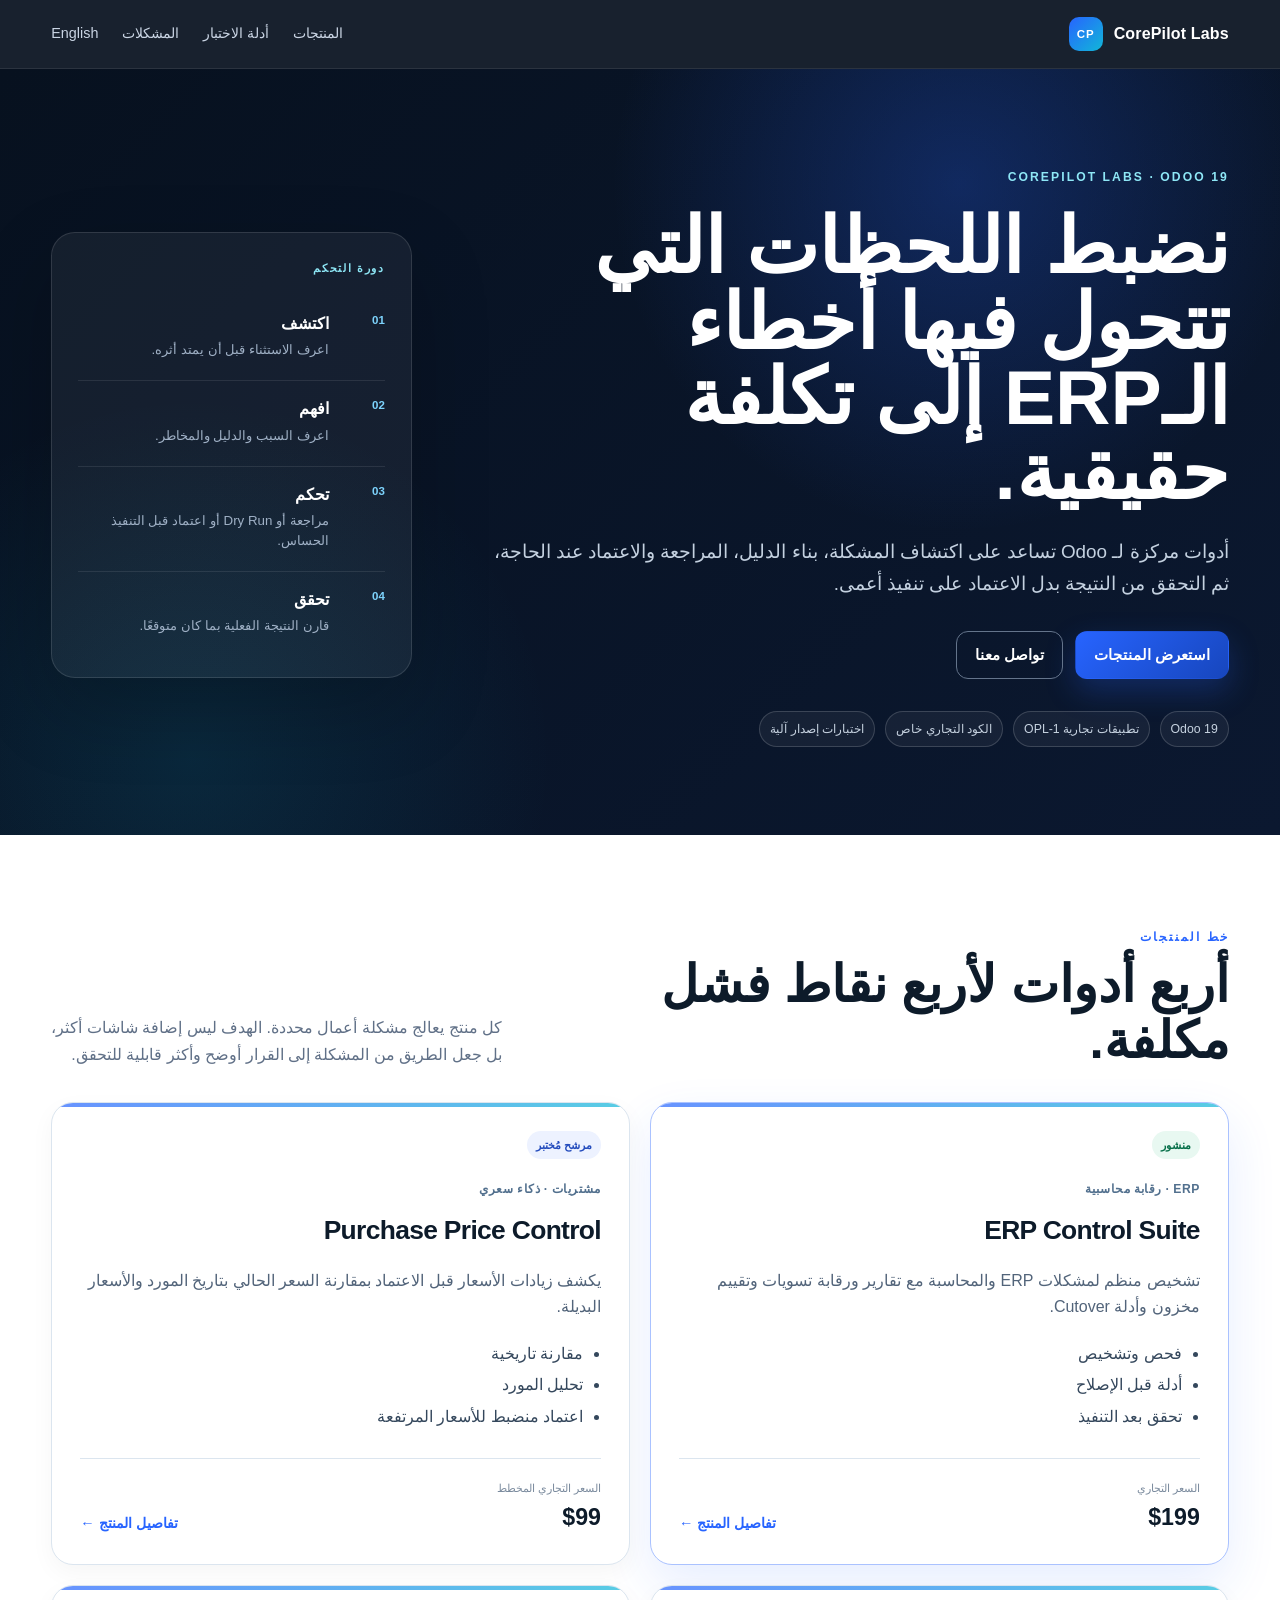
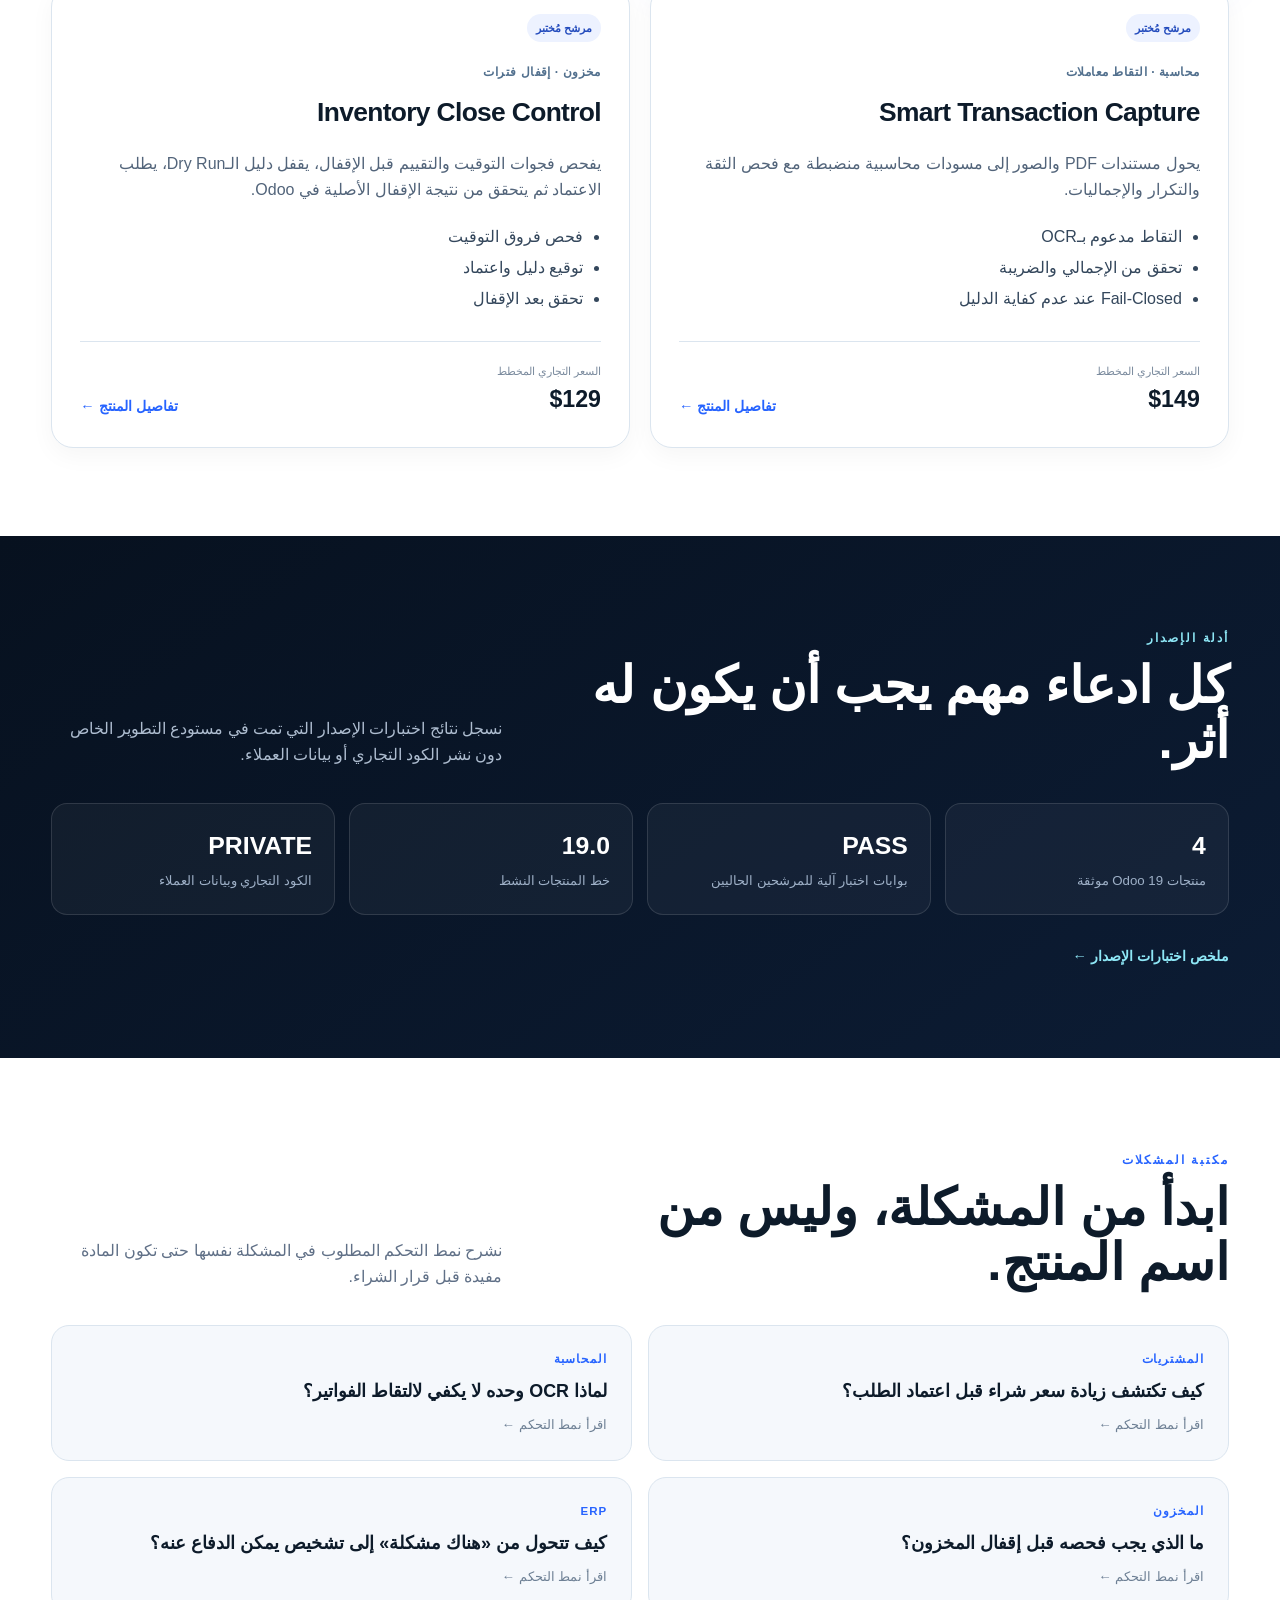
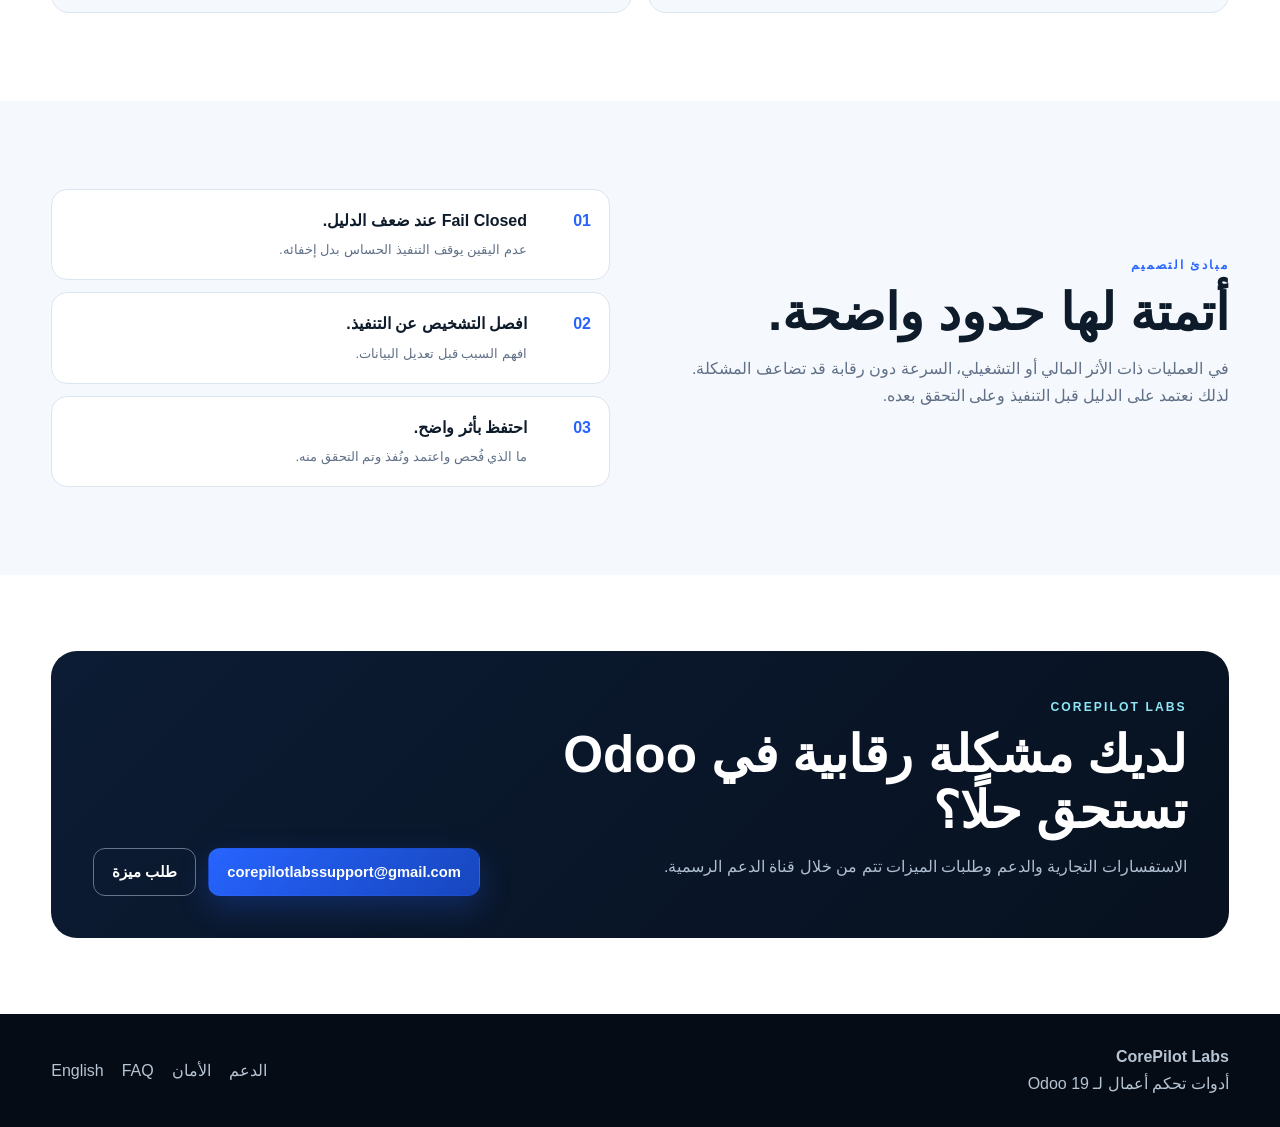
==== ar.html @ 0ea53e36 "docs: add Arabic CorePilot launch page" ====
<!doctype html>
<html lang="ar" dir="rtl">
<head>
  <meta charset="utf-8">
  <meta name="viewport" content="width=device-width, initial-scale=1">
  <title>CorePilot Labs — أدوات تحكم أعمال لـ Odoo 19</title>
  <meta name="description" content="CorePilot Labs تطور أدوات تحكم عملية لـ Odoo 19 لتشخيص مشكلات ERP وضبط أسعار الشراء والتحقق من التقاط المعاملات وإقفال المخزون.">
  <meta name="theme-color" content="#07111f">
  <link rel="stylesheet" href="styles.css">
  <style>body{font-family:"Segoe UI",Tahoma,Arial,sans-serif}.hero h1,.section-head h2,.principles h2,.cta-box h2{letter-spacing:0}.product-card ul{padding-right:18px;padding-left:0}.evidence-row{direction:rtl}.brand{direction:ltr}.nav-links{direction:rtl}</style>
</head>
<body>
<nav class="nav"><div class="wrap nav-inner"><a class="brand" href="#top"><span class="brand-mark">CP</span><span>CorePilot Labs</span></a><div class="nav-links"><a href="#products">المنتجات</a><a href="#proof">أدلة الاختبار</a><a href="#problems">المشكلات</a><a href="index.html">English</a></div></div></nav>
<header class="hero" id="top"><div class="wrap hero-grid"><div><span class="eyebrow">COREPILOT LABS · ODOO 19</span><h1>نضبط اللحظات التي تتحول فيها أخطاء الـERP إلى تكلفة حقيقية.</h1><p class="lead">أدوات مركزة لـ Odoo تساعد على اكتشاف المشكلة، بناء الدليل، المراجعة والاعتماد عند الحاجة، ثم التحقق من النتيجة بدل الاعتماد على تنفيذ أعمى.</p><div class="actions"><a class="button primary" href="#products">استعرض المنتجات</a><a class="button" href="mailto:corepilotlabssupport@gmail.com?subject=CorePilot%20Labs%20Arabic%20inquiry">تواصل معنا</a></div><div class="trust-row"><span>Odoo 19</span><span>تطبيقات تجارية OPL-1</span><span>الكود التجاري خاص</span><span>اختبارات إصدار آلية</span></div></div><aside class="hero-panel"><div class="panel-kicker">دورة التحكم</div><ol class="lifecycle"><li><b>01</b><span><strong>اكتشف</strong><small>اعرف الاستثناء قبل أن يمتد أثره.</small></span></li><li><b>02</b><span><strong>افهم</strong><small>اعرف السبب والدليل والمخاطر.</small></span></li><li><b>03</b><span><strong>تحكم</strong><small>مراجعة أو Dry Run أو اعتماد قبل التنفيذ الحساس.</small></span></li><li><b>04</b><span><strong>تحقق</strong><small>قارن النتيجة الفعلية بما كان متوقعًا.</small></span></li></ol></aside></div></header>
<main>
<section class="section" id="products"><div class="wrap"><div class="section-head"><div><span class="eyebrow blue">خط المنتجات</span><h2>أربع أدوات لأربع نقاط فشل مكلفة.</h2></div><p>كل منتج يعالج مشكلة أعمال محددة. الهدف ليس إضافة شاشات أكثر، بل جعل الطريق من المشكلة إلى القرار أوضح وأكثر قابلية للتحقق.</p></div><div class="product-grid">
<article class="product-card featured"><div class="status live">منشور</div><span class="tag">ERP · رقابة محاسبية</span><h3>ERP Control Suite</h3><p>تشخيص منظم لمشكلات ERP والمحاسبة مع تقارير ورقابة تسويات وتقييم مخزون وأدلة Cutover.</p><ul><li>فحص وتشخيص</li><li>أدلة قبل الإصلاح</li><li>تحقق بعد التنفيذ</li></ul><div class="card-foot"><div><small>السعر التجاري</small><strong>$199</strong></div><a href="products/erp-control-suite.md">تفاصيل المنتج ←</a></div></article>
<article class="product-card"><div class="status validated">مرشح مُختبر</div><span class="tag">مشتريات · ذكاء سعري</span><h3>Purchase Price Control</h3><p>يكشف زيادات الأسعار قبل الاعتماد بمقارنة السعر الحالي بتاريخ المورد والأسعار البديلة.</p><ul><li>مقارنة تاريخية</li><li>تحليل المورد</li><li>اعتماد منضبط للأسعار المرتفعة</li></ul><div class="card-foot"><div><small>السعر التجاري المخطط</small><strong>$99</strong></div><a href="products/purchase-price-control.md">تفاصيل المنتج ←</a></div></article>
<article class="product-card"><div class="status validated">مرشح مُختبر</div><span class="tag">محاسبة · التقاط معاملات</span><h3>Smart Transaction Capture</h3><p>يحول مستندات PDF والصور إلى مسودات محاسبية منضبطة مع فحص الثقة والتكرار والإجماليات.</p><ul><li>التقاط مدعوم بـOCR</li><li>تحقق من الإجمالي والضريبة</li><li>Fail-Closed عند عدم كفاية الدليل</li></ul><div class="card-foot"><div><small>السعر التجاري المخطط</small><strong>$149</strong></div><a href="products/smart-transaction-capture.md">تفاصيل المنتج ←</a></div></article>
<article class="product-card"><div class="status validated">مرشح مُختبر</div><span class="tag">مخزون · إقفال فترات</span><h3>Inventory Close Control</h3><p>يفحص فجوات التوقيت والتقييم قبل الإقفال، يقفل دليل الـDry Run، يطلب الاعتماد ثم يتحقق من نتيجة الإقفال الأصلية في Odoo.</p><ul><li>فحص فروق التوقيت</li><li>توقيع دليل واعتماد</li><li>تحقق بعد الإقفال</li></ul><div class="card-foot"><div><small>السعر التجاري المخطط</small><strong>$129</strong></div><a href="products/inventory-close-control.md">تفاصيل المنتج ←</a></div></article>
</div></div></section>
<section class="section proof-section" id="proof"><div class="wrap"><div class="section-head inverse"><div><span class="eyebrow">أدلة الإصدار</span><h2>كل ادعاء مهم يجب أن يكون له أثر.</h2></div><p>نسجل نتائج اختبارات الإصدار التي تمت في مستودع التطوير الخاص دون نشر الكود التجاري أو بيانات العملاء.</p></div><div class="proof-grid"><div class="proof-card"><strong>4</strong><span>منتجات Odoo 19 موثقة</span></div><div class="proof-card"><strong>PASS</strong><span>بوابات اختبار آلية للمرشحين الحاليين</span></div><div class="proof-card"><strong>19.0</strong><span>خط المنتجات النشط</span></div><div class="proof-card"><strong>PRIVATE</strong><span>الكود التجاري وبيانات العملاء</span></div></div><a class="text-link light" href="RELEASE_VALIDATION.md">ملخص اختبارات الإصدار ←</a></div></section>
<section class="section" id="problems"><div class="wrap"><div class="section-head"><div><span class="eyebrow blue">مكتبة المشكلات</span><h2>ابدأ من المشكلة، وليس من اسم المنتج.</h2></div><p>نشرح نمط التحكم المطلوب في المشكلة نفسها حتى تكون المادة مفيدة قبل قرار الشراء.</p></div><div class="problem-grid"><a class="problem-card" href="use-cases/odoo-purchase-price-increase-control.md"><span>المشتريات</span><strong>كيف تكتشف زيادة سعر شراء قبل اعتماد الطلب؟</strong><small>اقرأ نمط التحكم ←</small></a><a class="problem-card" href="use-cases/odoo-invoice-ocr-validation.md"><span>المحاسبة</span><strong>لماذا OCR وحده لا يكفي لالتقاط الفواتير؟</strong><small>اقرأ نمط التحكم ←</small></a><a class="problem-card" href="use-cases/odoo-inventory-close-reconciliation.md"><span>المخزون</span><strong>ما الذي يجب فحصه قبل إقفال المخزون؟</strong><small>اقرأ نمط التحكم ←</small></a><a class="problem-card" href="use-cases/odoo-accounting-diagnostics-control.md"><span>ERP</span><strong>كيف تتحول من «هناك مشكلة» إلى تشخيص يمكن الدفاع عنه؟</strong><small>اقرأ نمط التحكم ←</small></a></div></div></section>
<section class="section principles"><div class="wrap split"><div><span class="eyebrow blue">مبادئ التصميم</span><h2>أتمتة لها حدود واضحة.</h2><p>في العمليات ذات الأثر المالي أو التشغيلي، السرعة دون رقابة قد تضاعف المشكلة. لذلك نعتمد على الدليل قبل التنفيذ وعلى التحقق بعده.</p></div><div class="principle-list"><div><b>01</b><span><strong>Fail Closed عند ضعف الدليل.</strong><small>عدم اليقين يوقف التنفيذ الحساس بدل إخفائه.</small></span></div><div><b>02</b><span><strong>افصل التشخيص عن التنفيذ.</strong><small>افهم السبب قبل تعديل البيانات.</small></span></div><div><b>03</b><span><strong>احتفظ بأثر واضح.</strong><small>ما الذي فُحص واعتمد ونُفذ وتم التحقق منه.</small></span></div></div></div></section>
<section class="cta-section"><div class="wrap cta-box"><div><span class="eyebrow">COREPILOT LABS</span><h2>لديك مشكلة رقابية في Odoo تستحق حلًا؟</h2><p>الاستفسارات التجارية والدعم وطلبات الميزات تتم من خلال قناة الدعم الرسمية.</p></div><div class="actions"><a class="button primary" href="mailto:corepilotlabssupport@gmail.com">corepilotlabssupport@gmail.com</a><a class="button" href="https://github.com/corepilotlabs/odoo18-business-apps/issues">طلب ميزة</a></div></div></section>
</main>
<footer><div class="wrap footer-grid"><div><strong>CorePilot Labs</strong><span>أدوات تحكم أعمال لـ Odoo 19</span></div><div><a href="SUPPORT.md">الدعم</a><a href="SECURITY.md">الأمان</a><a href="FAQ.md">FAQ</a><a href="index.html">English</a></div></div></footer>
</body></html>
---- styles.css ----
:root{--navy:#07111f;--navy2:#0b1830;--ink:#0d1b2a;--muted:#607087;--paper:#f5f8fc;--line:#dbe5ef;--cyan:#11b7d8;--blue:#2764ff;--blue2:#1746bd;--white:#fff;--green:#18a36b;--shadow:0 20px 60px rgba(7,17,31,.10)}*{box-sizing:border-box}html{scroll-behavior:smooth}body{margin:0;font-family:Inter,ui-sans-serif,-apple-system,BlinkMacSystemFont,"Segoe UI",Arial,sans-serif;color:var(--ink);background:#fff;line-height:1.65}a{color:inherit}.wrap{width:min(1180px,92%);margin:0 auto}.nav{position:sticky;top:0;z-index:30;background:rgba(7,17,31,.93);backdrop-filter:blur(14px);border-bottom:1px solid rgba(255,255,255,.08)}.nav-inner{height:68px;display:flex;align-items:center;justify-content:space-between}.brand{display:flex;align-items:center;gap:11px;color:#fff;text-decoration:none;font-weight:800;letter-spacing:.01em}.brand-mark{display:grid;place-items:center;width:34px;height:34px;border-radius:10px;background:linear-gradient(135deg,var(--blue),var(--cyan));font-size:.72rem;letter-spacing:.08em}.nav-links{display:flex;gap:24px;align-items:center}.nav-links a{font-size:.9rem;color:#cad5e4;text-decoration:none}.nav-links a:hover{color:#fff}.hero{background:radial-gradient(circle at 75% 15%,rgba(39,100,255,.26),transparent 30%),radial-gradient(circle at 15% 90%,rgba(17,183,216,.12),transparent 28%),linear-gradient(135deg,var(--navy),var(--navy2));color:#fff;padding:94px 0 88px}.hero-grid{display:grid;grid-template-columns:minmax(0,1.35fr) minmax(320px,.65fr);gap:68px;align-items:center}.eyebrow{display:inline-block;font-size:.76rem;letter-spacing:.17em;font-weight:800;color:#8ee7f6}.eyebrow.blue{color:var(--blue)}.hero h1{font-size:clamp(3rem,6vw,5.8rem);line-height:.98;letter-spacing:-.045em;max-width:850px;margin:20px 0 26px}.lead{font-size:1.18rem;color:#c4d1e0;max-width:790px;margin:0}.actions{display:flex;gap:12px;flex-wrap:wrap;margin-top:32px}.button{display:inline-flex;align-items:center;justify-content:center;min-height:48px;padding:0 18px;border:1px solid #64748b;border-radius:12px;color:#fff;text-decoration:none;font-weight:750;font-size:.92rem;transition:.18s ease}.button:hover{transform:translateY(-1px);border-color:#8aa0bd}.button.primary{background:linear-gradient(135deg,var(--blue),var(--blue2));border-color:transparent;box-shadow:0 12px 30px rgba(39,100,255,.25)}.trust-row{display:flex;gap:10px;flex-wrap:wrap;margin-top:32px}.trust-row span{padding:7px 10px;border-radius:999px;border:1px solid rgba(255,255,255,.16);background:rgba(255,255,255,.05);font-size:.77rem;color:#c6d2e0}.hero-panel{border:1px solid rgba(255,255,255,.12);border-radius:24px;background:rgba(255,255,255,.055);padding:26px;box-shadow:0 30px 80px rgba(0,0,0,.2)}.panel-kicker{font-size:.7rem;letter-spacing:.15em;color:#8ee7f6;font-weight:800;margin-bottom:18px}.lifecycle{list-style:none;margin:0;padding:0;display:grid;gap:6px}.lifecycle li{display:grid;grid-template-columns:44px 1fr;gap:12px;padding:15px 0;border-top:1px solid rgba(255,255,255,.09)}.lifecycle li:first-child{border-top:0}.lifecycle b{font-size:.72rem;color:#7dd3fc}.lifecycle span{display:grid;gap:3px}.lifecycle strong{font-size:1rem}.lifecycle small{color:#9fb0c5;line-height:1.45}.section{padding:88px 0}.section-head{display:grid;grid-template-columns:1.2fr .8fr;gap:50px;align-items:end;margin-bottom:34px}.section-head h2,.principles h2,.cta-box h2{font-size:clamp(2rem,4vw,3.45rem);line-height:1.08;letter-spacing:-.035em;margin:8px 0 0}.section-head p{color:var(--muted);margin:0}.section-head.inverse h2{color:#fff}.section-head.inverse p{color:#aebdd0}.product-grid{display:grid;grid-template-columns:repeat(2,minmax(0,1fr));gap:20px}.product-card{position:relative;border:1px solid var(--line);border-radius:22px;padding:28px;background:#fff;box-shadow:0 8px 24px rgba(7,17,31,.04);overflow:hidden}.product-card.featured{border-color:#aac2ff;box-shadow:0 20px 50px rgba(39,100,255,.11)}.product-card:before{content:"";position:absolute;inset:0 0 auto;height:4px;background:linear-gradient(90deg,var(--blue),var(--cyan));opacity:.7}.status{display:inline-flex;padding:5px 9px;border-radius:999px;font-size:.7rem;font-weight:800;margin-bottom:20px}.status.live{background:#e8f8f1;color:#08704a}.status.validated{background:#edf2ff;color:#244cbd}.tag{display:block;color:#52708e;font-size:.76rem;font-weight:800;letter-spacing:.04em}.product-card h3{font-size:1.65rem;letter-spacing:-.025em;margin:9px 0}.product-card p{color:#52647a}.product-card ul{padding-left:18px;color:#34475c;margin:20px 0 28px}.product-card li{margin:5px 0}.card-foot{display:flex;align-items:end;justify-content:space-between;gap:20px;padding-top:20px;border-top:1px solid var(--line)}.card-foot div{display:grid}.card-foot small{color:#7b8b9e;font-size:.7rem}.card-foot strong{font-size:1.45rem}.card-foot a,.text-link{font-weight:800;text-decoration:none;color:var(--blue);font-size:.9rem}.proof-section{background:linear-gradient(145deg,#07111f,#0c1c34);color:#fff}.proof-grid{display:grid;grid-template-columns:repeat(4,1fr);gap:14px;margin:28px 0}.proof-card{border:1px solid rgba(255,255,255,.12);background:rgba(255,255,255,.045);border-radius:16px;padding:22px}.proof-card strong{display:block;font-size:1.55rem;color:#fff}.proof-card span{display:block;color:#9eb0c7;font-size:.83rem;margin-top:4px}.evidence-table{margin:26px 0 20px;border:1px solid rgba(255,255,255,.11);border-radius:16px;overflow:hidden}.evidence-row{display:grid;grid-template-columns:1fr 1.35fr .55fr;gap:16px;padding:15px 18px;border-top:1px solid rgba(255,255,255,.08);align-items:center;font-size:.86rem}.evidence-row:first-child{border-top:0}.evidence-row.header{background:rgba(255,255,255,.05);color:#8ee7f6;font-size:.7rem;font-weight:800;text-transform:uppercase;letter-spacing:.08em}.evidence-row code{color:#dce8f8}.text-link.light{color:#8ee7f6}.problem-grid{display:grid;grid-template-columns:repeat(2,minmax(0,1fr));gap:16px}.problem-card{display:grid;gap:10px;padding:24px;border:1px solid var(--line);border-radius:18px;text-decoration:none;background:var(--paper);transition:.18s ease}.problem-card:hover{transform:translateY(-2px);border-color:#aebfe0;box-shadow:var(--shadow)}.problem-card span{color:var(--blue);font-size:.72rem;font-weight:850;text-transform:uppercase;letter-spacing:.08em}.problem-card strong{font-size:1.12rem;line-height:1.4}.problem-card small{color:#6e8095}.principles{background:var(--paper)}.split{display:grid;grid-template-columns:1fr 1fr;gap:60px;align-items:center}.principles p{color:var(--muted);max-width:600px}.principle-list{display:grid;gap:12px}.principle-list>div{display:grid;grid-template-columns:50px 1fr;gap:14px;background:#fff;border:1px solid var(--line);border-radius:16px;padding:18px}.principle-list b{color:var(--blue)}.principle-list span{display:grid;gap:5px}.principle-list small{color:var(--muted)}.cta-section{padding:76px 0;background:#fff}.cta-box{background:linear-gradient(135deg,#0c1c34,#07111f);color:#fff;border-radius:26px;padding:42px;display:grid;grid-template-columns:1.25fr .75fr;gap:40px;align-items:end}.cta-box p{color:#aebdd0;max-width:720px}.cta-box .actions{justify-content:flex-end}footer{background:#050c16;color:#b7c4d3;padding:30px 0}.footer-grid{display:flex;justify-content:space-between;gap:30px;align-items:center}.footer-grid>div:first-child{display:grid}.footer-grid>div:last-child{display:flex;gap:18px;flex-wrap:wrap}.footer-grid a{text-decoration:none;color:#b7c4d3}.footer-grid a:hover{color:#fff}@media(max-width:900px){.hero-grid,.section-head,.split,.cta-box{grid-template-columns:1fr}.hero{padding:72px 0}.hero-panel{max-width:620px}.proof-grid{grid-template-columns:repeat(2,1fr)}.cta-box .actions{justify-content:flex-start}.nav-links a:nth-child(-n+3){display:none}}@media(max-width:680px){.section{padding:64px 0}.product-grid,.problem-grid{grid-template-columns:1fr}.proof-grid{grid-template-columns:1fr 1fr}.evidence-row{grid-template-columns:1fr}.evidence-row.header{display:none}.evidence-row code{margin-top:-6px}.card-foot{align-items:start;flex-direction:column}.footer-grid{align-items:flex-start;flex-direction:column}.hero h1{font-size:3rem}.nav-inner{height:62px}.cta-box{padding:30px 24px}}
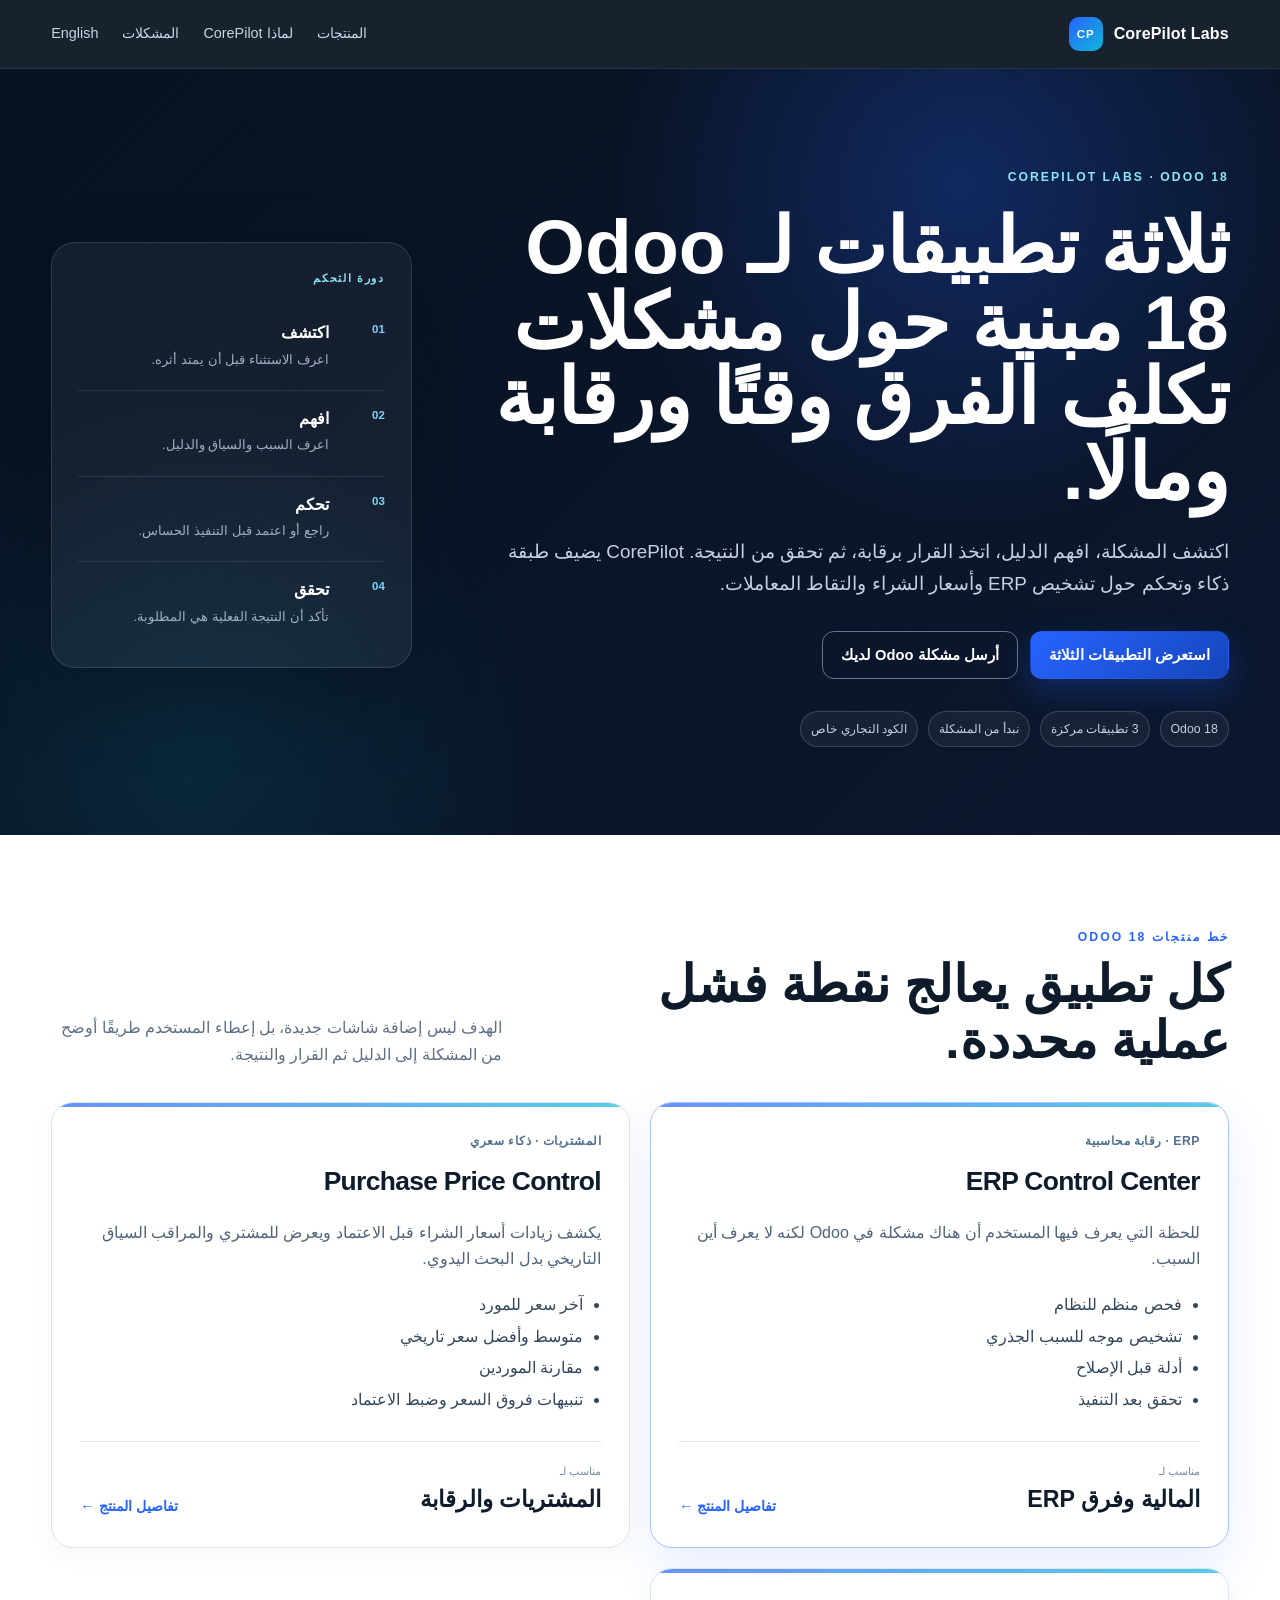
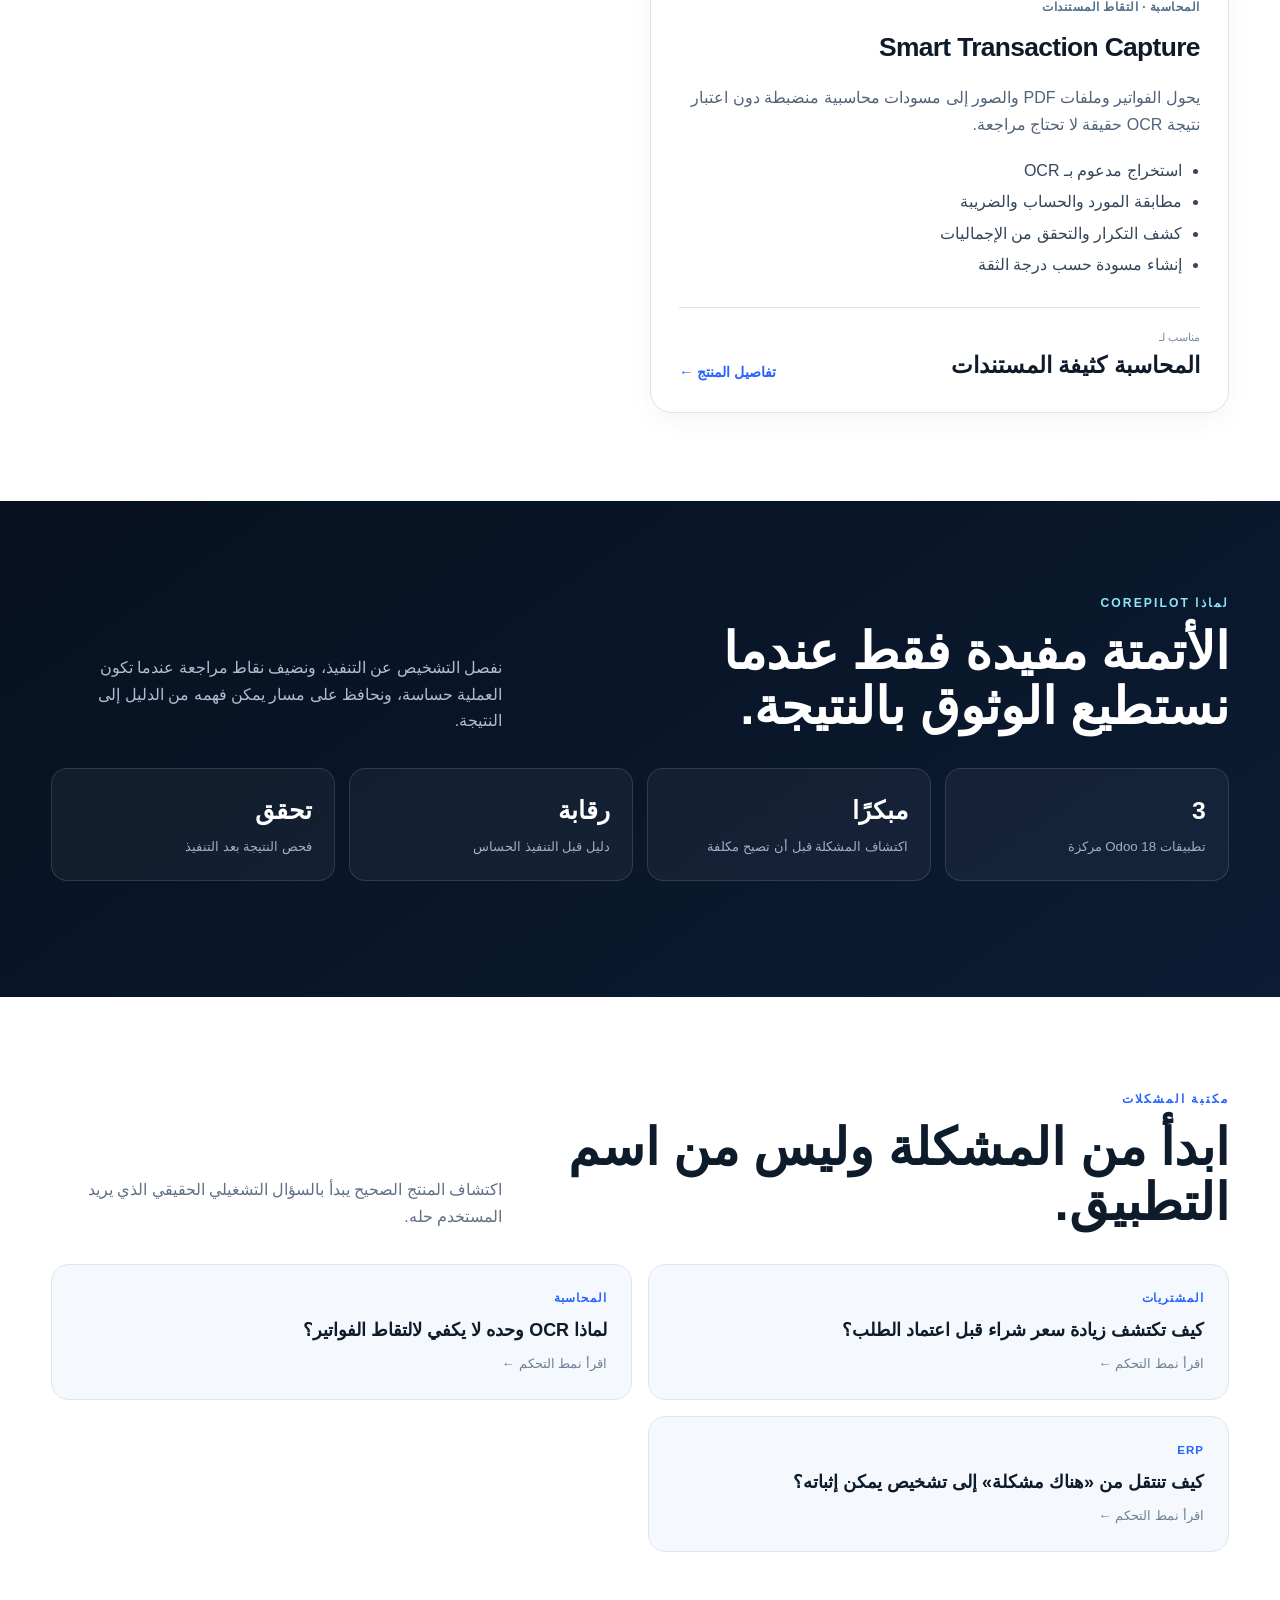
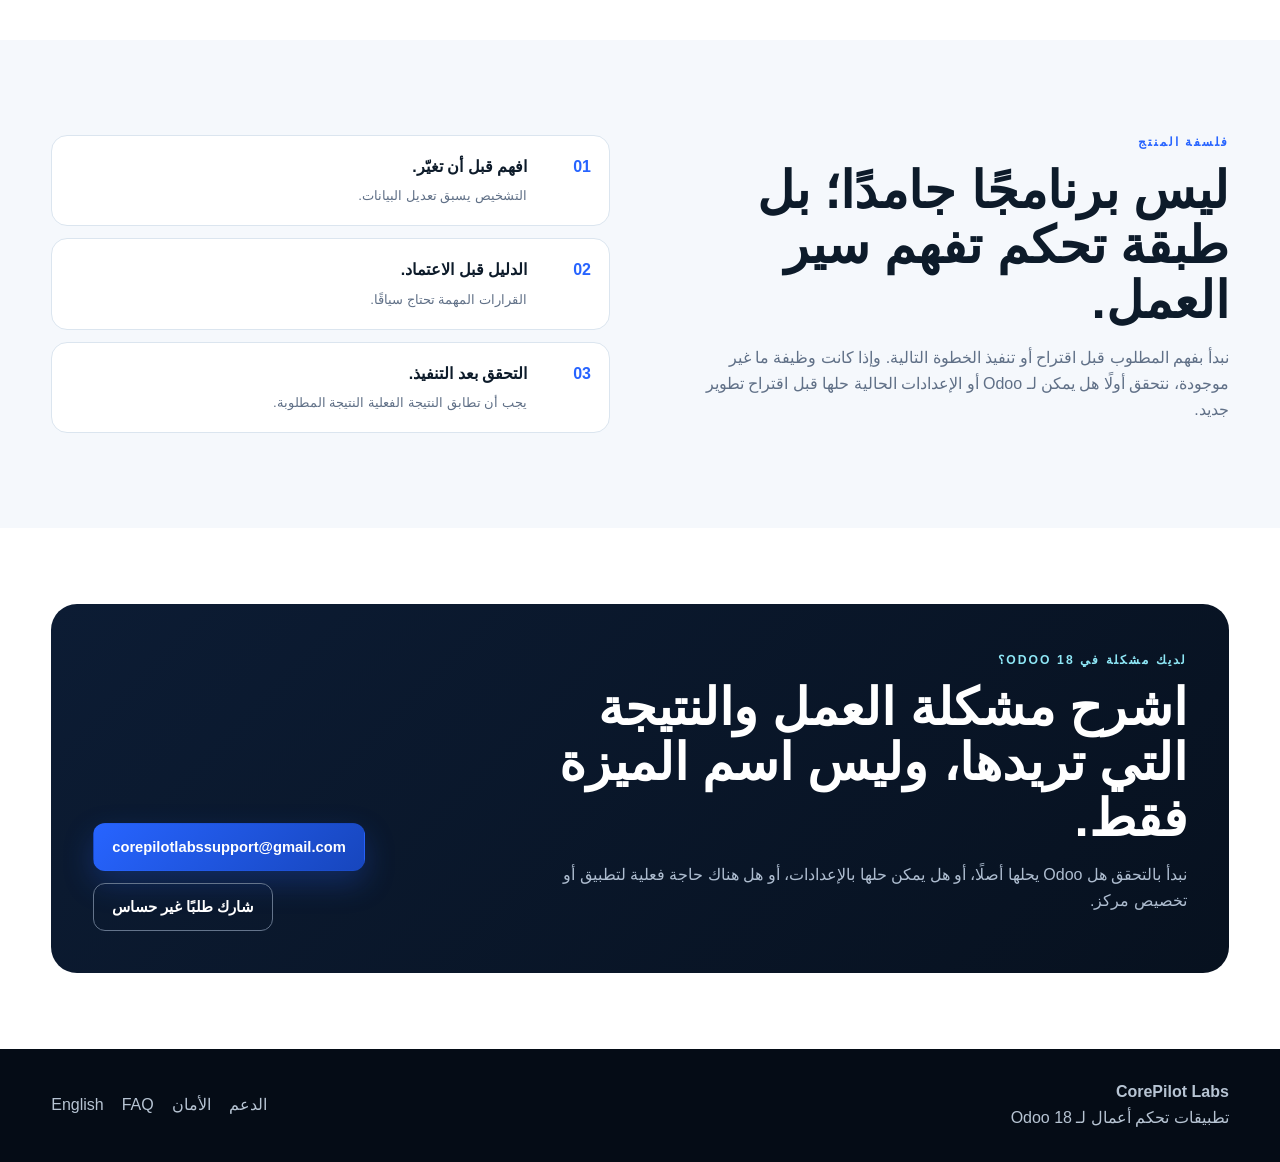
==== commit f76021b5: "marketing: restore Arabic Odoo 18 campaign landing page" ====
--- a/ar.html
+++ b/ar.html
@@ -3,26 +3,26 @@
 <head>
   <meta charset="utf-8">
   <meta name="viewport" content="width=device-width, initial-scale=1">
-  <title>CorePilot Labs — أدوات تحكم أعمال لـ Odoo 19</title>
-  <meta name="description" content="CorePilot Labs تطور أدوات تحكم عملية لـ Odoo 19 لتشخيص مشكلات ERP وضبط أسعار الشراء والتحقق من التقاط المعاملات وإقفال المخزون.">
+  <title>CorePilot Labs — تطبيقات تحكم أعمال لـ Odoo 18</title>
+  <meta name="description" content="ثلاثة تطبيقات مركزة لـ Odoo 18 لتشخيص مشكلات ERP، ضبط أسعار الشراء، والتقاط المعاملات مع التحقق والرقابة.">
+  <meta name="keywords" content="Odoo 18,تطبيقات أودو,محاسبة أودو,ERP,ضبط أسعار الشراء,OCR فواتير,CorePilot Labs">
   <meta name="theme-color" content="#07111f">
   <link rel="stylesheet" href="styles.css">
-  <style>body{font-family:"Segoe UI",Tahoma,Arial,sans-serif}.hero h1,.section-head h2,.principles h2,.cta-box h2{letter-spacing:0}.product-card ul{padding-right:18px;padding-left:0}.evidence-row{direction:rtl}.brand{direction:ltr}.nav-links{direction:rtl}</style>
+  <style>body{font-family:"Segoe UI",Tahoma,Arial,sans-serif}.hero h1,.section-head h2,.principles h2,.cta-box h2{letter-spacing:0}.product-card ul{padding-right:18px;padding-left:0}.brand{direction:ltr}.nav-links{direction:rtl}</style>
 </head>
 <body>
-<nav class="nav"><div class="wrap nav-inner"><a class="brand" href="#top"><span class="brand-mark">CP</span><span>CorePilot Labs</span></a><div class="nav-links"><a href="#products">المنتجات</a><a href="#proof">أدلة الاختبار</a><a href="#problems">المشكلات</a><a href="index.html">English</a></div></div></nav>
-<header class="hero" id="top"><div class="wrap hero-grid"><div><span class="eyebrow">COREPILOT LABS · ODOO 19</span><h1>نضبط اللحظات التي تتحول فيها أخطاء الـERP إلى تكلفة حقيقية.</h1><p class="lead">أدوات مركزة لـ Odoo تساعد على اكتشاف المشكلة، بناء الدليل، المراجعة والاعتماد عند الحاجة، ثم التحقق من النتيجة بدل الاعتماد على تنفيذ أعمى.</p><div class="actions"><a class="button primary" href="#products">استعرض المنتجات</a><a class="button" href="mailto:corepilotlabssupport@gmail.com?subject=CorePilot%20Labs%20Arabic%20inquiry">تواصل معنا</a></div><div class="trust-row"><span>Odoo 19</span><span>تطبيقات تجارية OPL-1</span><span>الكود التجاري خاص</span><span>اختبارات إصدار آلية</span></div></div><aside class="hero-panel"><div class="panel-kicker">دورة التحكم</div><ol class="lifecycle"><li><b>01</b><span><strong>اكتشف</strong><small>اعرف الاستثناء قبل أن يمتد أثره.</small></span></li><li><b>02</b><span><strong>افهم</strong><small>اعرف السبب والدليل والمخاطر.</small></span></li><li><b>03</b><span><strong>تحكم</strong><small>مراجعة أو Dry Run أو اعتماد قبل التنفيذ الحساس.</small></span></li><li><b>04</b><span><strong>تحقق</strong><small>قارن النتيجة الفعلية بما كان متوقعًا.</small></span></li></ol></aside></div></header>
+<nav class="nav"><div class="wrap nav-inner"><a class="brand" href="#top"><span class="brand-mark">CP</span><span>CorePilot Labs</span></a><div class="nav-links"><a href="#products">المنتجات</a><a href="#why">لماذا CorePilot</a><a href="#problems">المشكلات</a><a href="index.html">English</a></div></div></nav>
+<header class="hero" id="top"><div class="wrap hero-grid"><div><span class="eyebrow">COREPILOT LABS · ODOO 18</span><h1>ثلاثة تطبيقات لـ Odoo 18 مبنية حول مشكلات تكلف الفرق وقتًا ورقابة ومالًا.</h1><p class="lead">اكتشف المشكلة، افهم الدليل، اتخذ القرار برقابة، ثم تحقق من النتيجة. CorePilot يضيف طبقة ذكاء وتحكم حول تشخيص ERP وأسعار الشراء والتقاط المعاملات.</p><div class="actions"><a class="button primary" href="#products">استعرض التطبيقات الثلاثة</a><a class="button" href="mailto:corepilotlabssupport@gmail.com?subject=CorePilot%20Odoo%2018%20Arabic%20inquiry">أرسل مشكلة Odoo لديك</a></div><div class="trust-row"><span>Odoo 18</span><span>3 تطبيقات مركزة</span><span>نبدأ من المشكلة</span><span>الكود التجاري خاص</span></div></div><aside class="hero-panel"><div class="panel-kicker">دورة التحكم</div><ol class="lifecycle"><li><b>01</b><span><strong>اكتشف</strong><small>اعرف الاستثناء قبل أن يمتد أثره.</small></span></li><li><b>02</b><span><strong>افهم</strong><small>اعرف السبب والسياق والدليل.</small></span></li><li><b>03</b><span><strong>تحكم</strong><small>راجع أو اعتمد قبل التنفيذ الحساس.</small></span></li><li><b>04</b><span><strong>تحقق</strong><small>تأكد أن النتيجة الفعلية هي المطلوبة.</small></span></li></ol></aside></div></header>
 <main>
-<section class="section" id="products"><div class="wrap"><div class="section-head"><div><span class="eyebrow blue">خط المنتجات</span><h2>أربع أدوات لأربع نقاط فشل مكلفة.</h2></div><p>كل منتج يعالج مشكلة أعمال محددة. الهدف ليس إضافة شاشات أكثر، بل جعل الطريق من المشكلة إلى القرار أوضح وأكثر قابلية للتحقق.</p></div><div class="product-grid">
-<article class="product-card featured"><div class="status live">منشور</div><span class="tag">ERP · رقابة محاسبية</span><h3>ERP Control Suite</h3><p>تشخيص منظم لمشكلات ERP والمحاسبة مع تقارير ورقابة تسويات وتقييم مخزون وأدلة Cutover.</p><ul><li>فحص وتشخيص</li><li>أدلة قبل الإصلاح</li><li>تحقق بعد التنفيذ</li></ul><div class="card-foot"><div><small>السعر التجاري</small><strong>$199</strong></div><a href="products/erp-control-suite.md">تفاصيل المنتج ←</a></div></article>
-<article class="product-card"><div class="status validated">مرشح مُختبر</div><span class="tag">مشتريات · ذكاء سعري</span><h3>Purchase Price Control</h3><p>يكشف زيادات الأسعار قبل الاعتماد بمقارنة السعر الحالي بتاريخ المورد والأسعار البديلة.</p><ul><li>مقارنة تاريخية</li><li>تحليل المورد</li><li>اعتماد منضبط للأسعار المرتفعة</li></ul><div class="card-foot"><div><small>السعر التجاري المخطط</small><strong>$99</strong></div><a href="products/purchase-price-control.md">تفاصيل المنتج ←</a></div></article>
-<article class="product-card"><div class="status validated">مرشح مُختبر</div><span class="tag">محاسبة · التقاط معاملات</span><h3>Smart Transaction Capture</h3><p>يحول مستندات PDF والصور إلى مسودات محاسبية منضبطة مع فحص الثقة والتكرار والإجماليات.</p><ul><li>التقاط مدعوم بـOCR</li><li>تحقق من الإجمالي والضريبة</li><li>Fail-Closed عند عدم كفاية الدليل</li></ul><div class="card-foot"><div><small>السعر التجاري المخطط</small><strong>$149</strong></div><a href="products/smart-transaction-capture.md">تفاصيل المنتج ←</a></div></article>
-<article class="product-card"><div class="status validated">مرشح مُختبر</div><span class="tag">مخزون · إقفال فترات</span><h3>Inventory Close Control</h3><p>يفحص فجوات التوقيت والتقييم قبل الإقفال، يقفل دليل الـDry Run، يطلب الاعتماد ثم يتحقق من نتيجة الإقفال الأصلية في Odoo.</p><ul><li>فحص فروق التوقيت</li><li>توقيع دليل واعتماد</li><li>تحقق بعد الإقفال</li></ul><div class="card-foot"><div><small>السعر التجاري المخطط</small><strong>$129</strong></div><a href="products/inventory-close-control.md">تفاصيل المنتج ←</a></div></article>
+<section class="section" id="products"><div class="wrap"><div class="section-head"><div><span class="eyebrow blue">خط منتجات ODOO 18</span><h2>كل تطبيق يعالج نقطة فشل عملية محددة.</h2></div><p>الهدف ليس إضافة شاشات جديدة، بل إعطاء المستخدم طريقًا أوضح من المشكلة إلى الدليل ثم القرار والنتيجة.</p></div><div class="product-grid">
+<article class="product-card featured"><span class="tag">ERP · رقابة محاسبية</span><h3>ERP Control Center</h3><p>للحظة التي يعرف فيها المستخدم أن هناك مشكلة في Odoo لكنه لا يعرف أين السبب.</p><ul><li>فحص منظم للنظام</li><li>تشخيص موجه للسبب الجذري</li><li>أدلة قبل الإصلاح</li><li>تحقق بعد التنفيذ</li></ul><div class="card-foot"><div><small>مناسب لـ</small><strong>المالية وفرق ERP</strong></div><a href="products/erp-control-suite.md">تفاصيل المنتج ←</a></div></article>
+<article class="product-card"><span class="tag">المشتريات · ذكاء سعري</span><h3>Purchase Price Control</h3><p>يكشف زيادات أسعار الشراء قبل الاعتماد ويعرض للمشتري والمراقب السياق التاريخي بدل البحث اليدوي.</p><ul><li>آخر سعر للمورد</li><li>متوسط وأفضل سعر تاريخي</li><li>مقارنة الموردين</li><li>تنبيهات فروق السعر وضبط الاعتماد</li></ul><div class="card-foot"><div><small>مناسب لـ</small><strong>المشتريات والرقابة</strong></div><a href="products/purchase-price-control.md">تفاصيل المنتج ←</a></div></article>
+<article class="product-card"><span class="tag">المحاسبة · التقاط المستندات</span><h3>Smart Transaction Capture</h3><p>يحول الفواتير وملفات PDF والصور إلى مسودات محاسبية منضبطة دون اعتبار نتيجة OCR حقيقة لا تحتاج مراجعة.</p><ul><li>استخراج مدعوم بـ OCR</li><li>مطابقة المورد والحساب والضريبة</li><li>كشف التكرار والتحقق من الإجماليات</li><li>إنشاء مسودة حسب درجة الثقة</li></ul><div class="card-foot"><div><small>مناسب لـ</small><strong>المحاسبة كثيفة المستندات</strong></div><a href="products/smart-transaction-capture.md">تفاصيل المنتج ←</a></div></article>
 </div></div></section>
-<section class="section proof-section" id="proof"><div class="wrap"><div class="section-head inverse"><div><span class="eyebrow">أدلة الإصدار</span><h2>كل ادعاء مهم يجب أن يكون له أثر.</h2></div><p>نسجل نتائج اختبارات الإصدار التي تمت في مستودع التطوير الخاص دون نشر الكود التجاري أو بيانات العملاء.</p></div><div class="proof-grid"><div class="proof-card"><strong>4</strong><span>منتجات Odoo 19 موثقة</span></div><div class="proof-card"><strong>PASS</strong><span>بوابات اختبار آلية للمرشحين الحاليين</span></div><div class="proof-card"><strong>19.0</strong><span>خط المنتجات النشط</span></div><div class="proof-card"><strong>PRIVATE</strong><span>الكود التجاري وبيانات العملاء</span></div></div><a class="text-link light" href="RELEASE_VALIDATION.md">ملخص اختبارات الإصدار ←</a></div></section>
-<section class="section" id="problems"><div class="wrap"><div class="section-head"><div><span class="eyebrow blue">مكتبة المشكلات</span><h2>ابدأ من المشكلة، وليس من اسم المنتج.</h2></div><p>نشرح نمط التحكم المطلوب في المشكلة نفسها حتى تكون المادة مفيدة قبل قرار الشراء.</p></div><div class="problem-grid"><a class="problem-card" href="use-cases/odoo-purchase-price-increase-control.md"><span>المشتريات</span><strong>كيف تكتشف زيادة سعر شراء قبل اعتماد الطلب؟</strong><small>اقرأ نمط التحكم ←</small></a><a class="problem-card" href="use-cases/odoo-invoice-ocr-validation.md"><span>المحاسبة</span><strong>لماذا OCR وحده لا يكفي لالتقاط الفواتير؟</strong><small>اقرأ نمط التحكم ←</small></a><a class="problem-card" href="use-cases/odoo-inventory-close-reconciliation.md"><span>المخزون</span><strong>ما الذي يجب فحصه قبل إقفال المخزون؟</strong><small>اقرأ نمط التحكم ←</small></a><a class="problem-card" href="use-cases/odoo-accounting-diagnostics-control.md"><span>ERP</span><strong>كيف تتحول من «هناك مشكلة» إلى تشخيص يمكن الدفاع عنه؟</strong><small>اقرأ نمط التحكم ←</small></a></div></div></section>
-<section class="section principles"><div class="wrap split"><div><span class="eyebrow blue">مبادئ التصميم</span><h2>أتمتة لها حدود واضحة.</h2><p>في العمليات ذات الأثر المالي أو التشغيلي، السرعة دون رقابة قد تضاعف المشكلة. لذلك نعتمد على الدليل قبل التنفيذ وعلى التحقق بعده.</p></div><div class="principle-list"><div><b>01</b><span><strong>Fail Closed عند ضعف الدليل.</strong><small>عدم اليقين يوقف التنفيذ الحساس بدل إخفائه.</small></span></div><div><b>02</b><span><strong>افصل التشخيص عن التنفيذ.</strong><small>افهم السبب قبل تعديل البيانات.</small></span></div><div><b>03</b><span><strong>احتفظ بأثر واضح.</strong><small>ما الذي فُحص واعتمد ونُفذ وتم التحقق منه.</small></span></div></div></div></section>
-<section class="cta-section"><div class="wrap cta-box"><div><span class="eyebrow">COREPILOT LABS</span><h2>لديك مشكلة رقابية في Odoo تستحق حلًا؟</h2><p>الاستفسارات التجارية والدعم وطلبات الميزات تتم من خلال قناة الدعم الرسمية.</p></div><div class="actions"><a class="button primary" href="mailto:corepilotlabssupport@gmail.com">corepilotlabssupport@gmail.com</a><a class="button" href="https://github.com/corepilotlabs/odoo18-business-apps/issues">طلب ميزة</a></div></div></section>
+<section class="section proof-section" id="why"><div class="wrap"><div class="section-head inverse"><div><span class="eyebrow">لماذا COREPILOT</span><h2>الأتمتة مفيدة فقط عندما نستطيع الوثوق بالنتيجة.</h2></div><p>نفصل التشخيص عن التنفيذ، ونضيف نقاط مراجعة عندما تكون العملية حساسة، ونحافظ على مسار يمكن فهمه من الدليل إلى النتيجة.</p></div><div class="proof-grid"><div class="proof-card"><strong>3</strong><span>تطبيقات Odoo 18 مركزة</span></div><div class="proof-card"><strong>مبكرًا</strong><span>اكتشاف المشكلة قبل أن تصبح مكلفة</span></div><div class="proof-card"><strong>رقابة</strong><span>دليل قبل التنفيذ الحساس</span></div><div class="proof-card"><strong>تحقق</strong><span>فحص النتيجة بعد التنفيذ</span></div></div></div></section>
+<section class="section" id="problems"><div class="wrap"><div class="section-head"><div><span class="eyebrow blue">مكتبة المشكلات</span><h2>ابدأ من المشكلة وليس من اسم التطبيق.</h2></div><p>اكتشاف المنتج الصحيح يبدأ بالسؤال التشغيلي الحقيقي الذي يريد المستخدم حله.</p></div><div class="problem-grid"><a class="problem-card" href="use-cases/odoo-purchase-price-increase-control.md"><span>المشتريات</span><strong>كيف تكتشف زيادة سعر شراء قبل اعتماد الطلب؟</strong><small>اقرأ نمط التحكم ←</small></a><a class="problem-card" href="use-cases/odoo-invoice-ocr-validation.md"><span>المحاسبة</span><strong>لماذا OCR وحده لا يكفي لالتقاط الفواتير؟</strong><small>اقرأ نمط التحكم ←</small></a><a class="problem-card" href="use-cases/odoo-accounting-diagnostics-control.md"><span>ERP</span><strong>كيف تنتقل من «هناك مشكلة» إلى تشخيص يمكن إثباته؟</strong><small>اقرأ نمط التحكم ←</small></a></div></div></section>
+<section class="section principles"><div class="wrap split"><div><span class="eyebrow blue">فلسفة المنتج</span><h2>ليس برنامجًا جامدًا؛ بل طبقة تحكم تفهم سير العمل.</h2><p>نبدأ بفهم المطلوب قبل اقتراح أو تنفيذ الخطوة التالية. وإذا كانت وظيفة ما غير موجودة، نتحقق أولًا هل يمكن لـ Odoo أو الإعدادات الحالية حلها قبل اقتراح تطوير جديد.</p></div><div class="principle-list"><div><b>01</b><span><strong>افهم قبل أن تغيّر.</strong><small>التشخيص يسبق تعديل البيانات.</small></span></div><div><b>02</b><span><strong>الدليل قبل الاعتماد.</strong><small>القرارات المهمة تحتاج سياقًا.</small></span></div><div><b>03</b><span><strong>التحقق بعد التنفيذ.</strong><small>يجب أن تطابق النتيجة الفعلية النتيجة المطلوبة.</small></span></div></div></div></section>
+<section class="cta-section"><div class="wrap cta-box"><div><span class="eyebrow">لديك مشكلة في ODOO 18؟</span><h2>اشرح مشكلة العمل والنتيجة التي تريدها، وليس اسم الميزة فقط.</h2><p>نبدأ بالتحقق هل Odoo يحلها أصلًا، أو هل يمكن حلها بالإعدادات، أو هل هناك حاجة فعلية لتطبيق أو تخصيص مركز.</p></div><div class="actions"><a class="button primary" href="mailto:corepilotlabssupport@gmail.com?subject=Odoo%2018%20business%20problem">corepilotlabssupport@gmail.com</a><a class="button" href="https://github.com/corepilotlabs/odoo18-business-apps/issues">شارك طلبًا غير حساس</a></div></div></section>
 </main>
-<footer><div class="wrap footer-grid"><div><strong>CorePilot Labs</strong><span>أدوات تحكم أعمال لـ Odoo 19</span></div><div><a href="SUPPORT.md">الدعم</a><a href="SECURITY.md">الأمان</a><a href="FAQ.md">FAQ</a><a href="index.html">English</a></div></div></footer>
+<footer><div class="wrap footer-grid"><div><strong>CorePilot Labs</strong><span>تطبيقات تحكم أعمال لـ Odoo 18</span></div><div><a href="SUPPORT.md">الدعم</a><a href="SECURITY.md">الأمان</a><a href="FAQ.md">FAQ</a><a href="index.html">English</a></div></div></footer>
 </body></html>
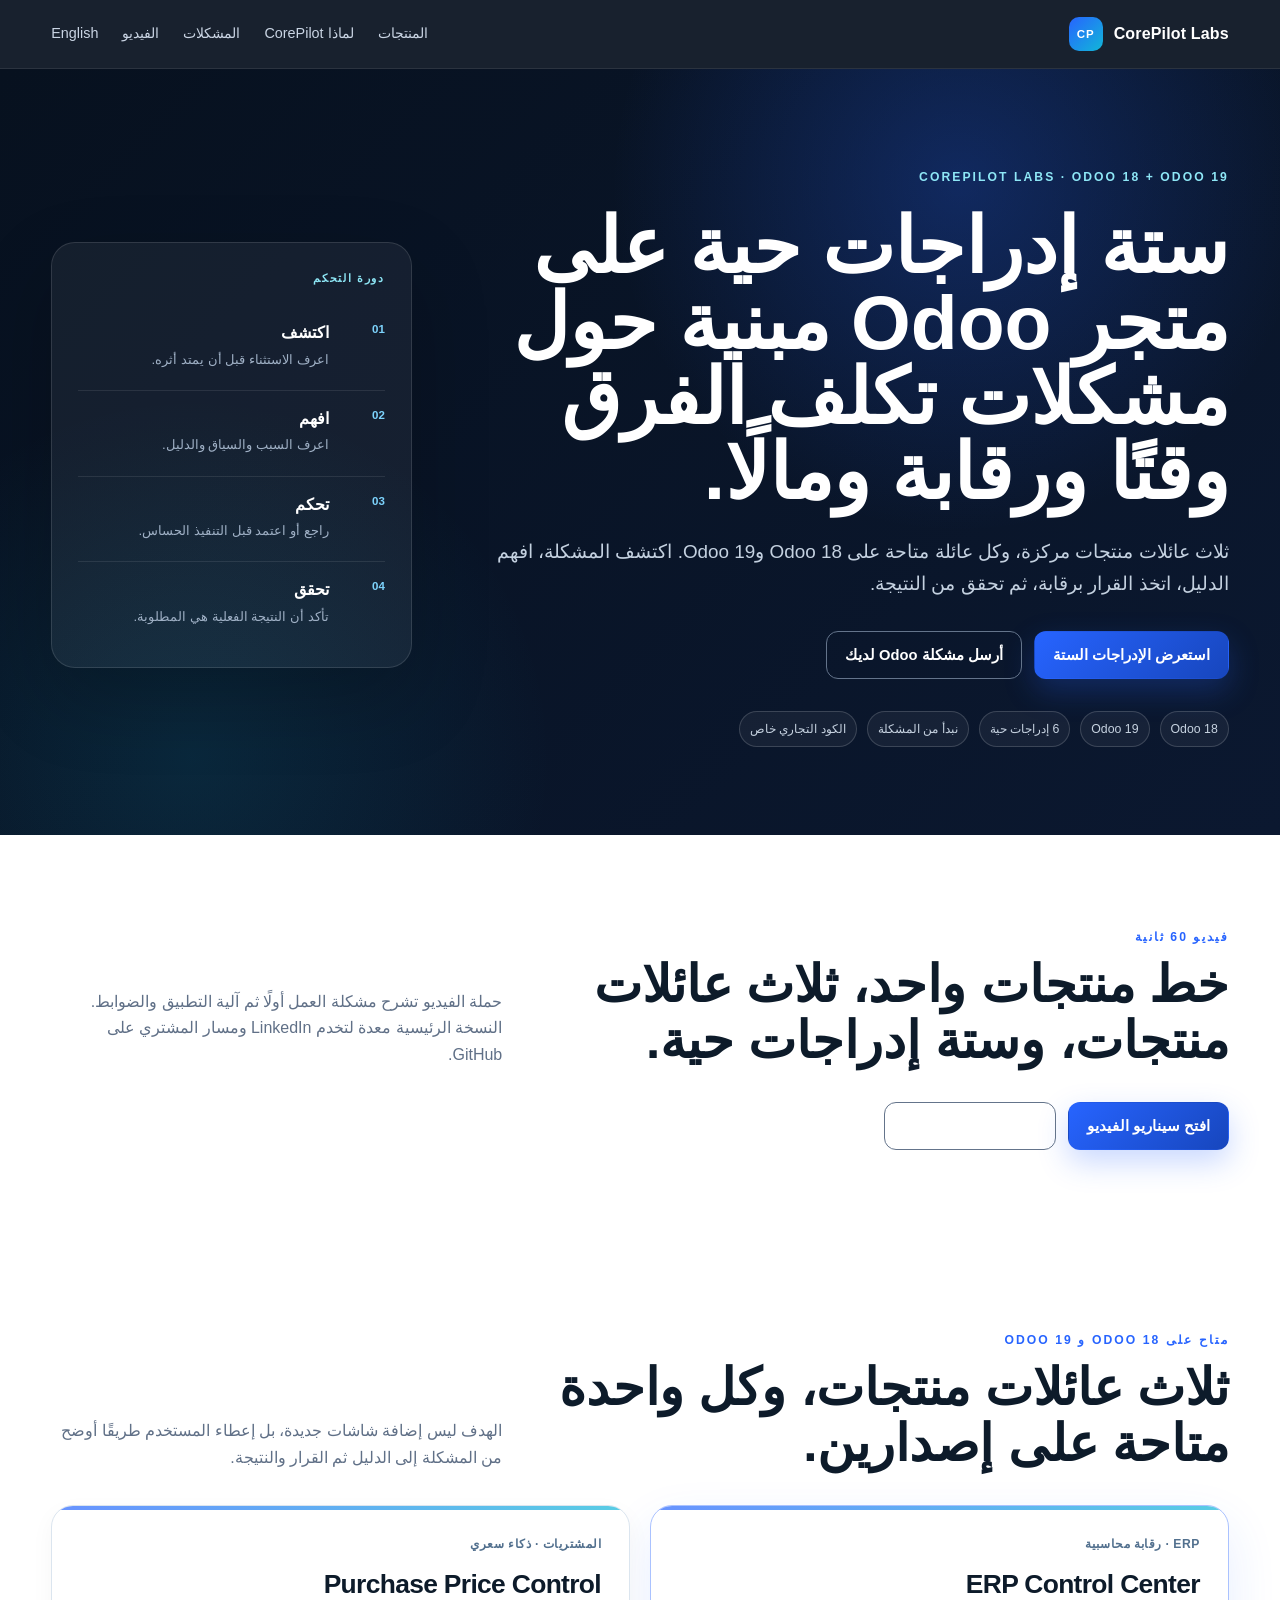
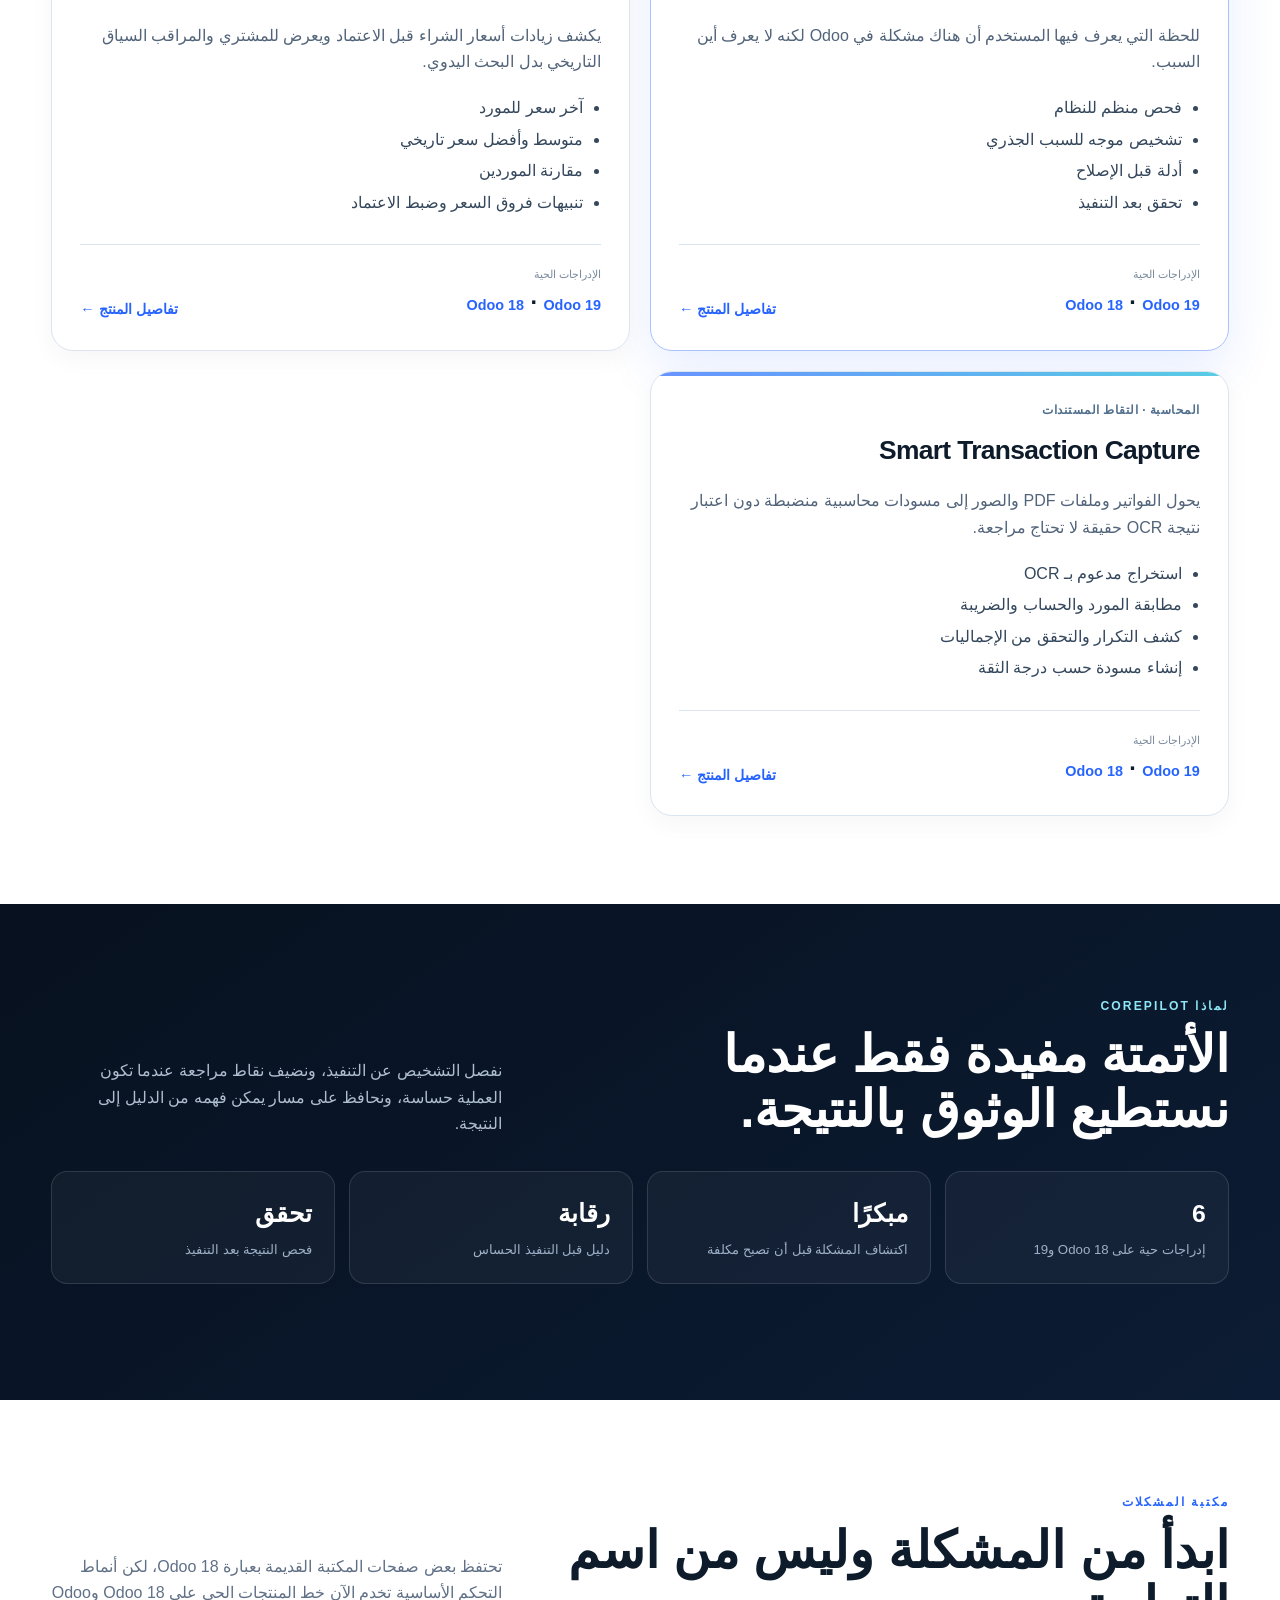
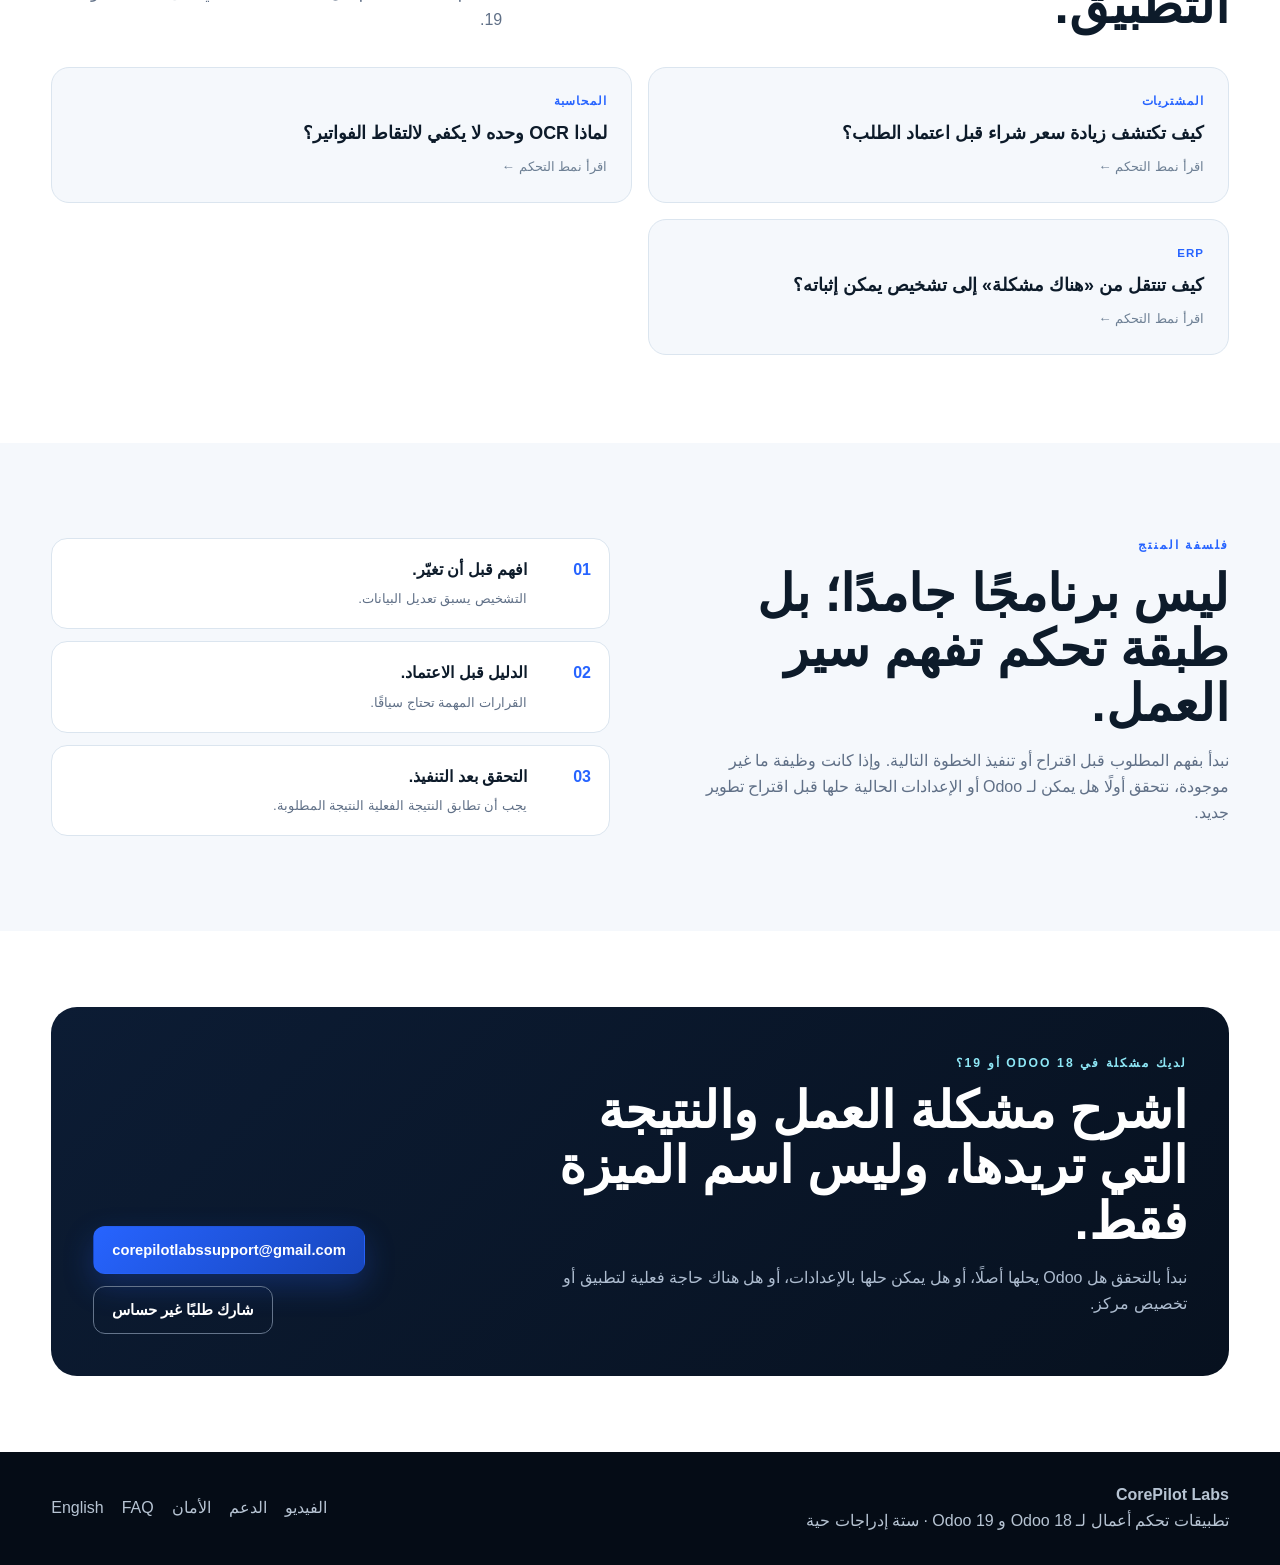
==== commit b50efc3b: "Expand Arabic showroom to six Odoo 18 and 19 live listings" ====
--- a/ar.html
+++ b/ar.html
@@ -3,26 +3,27 @@
 <head>
   <meta charset="utf-8">
   <meta name="viewport" content="width=device-width, initial-scale=1">
-  <title>CorePilot Labs — تطبيقات تحكم أعمال لـ Odoo 18</title>
-  <meta name="description" content="ثلاثة تطبيقات مركزة لـ Odoo 18 لتشخيص مشكلات ERP، ضبط أسعار الشراء، والتقاط المعاملات مع التحقق والرقابة.">
-  <meta name="keywords" content="Odoo 18,تطبيقات أودو,محاسبة أودو,ERP,ضبط أسعار الشراء,OCR فواتير,CorePilot Labs">
+  <title>CorePilot Labs — تطبيقات تحكم أعمال لـ Odoo 18 و Odoo 19</title>
+  <meta name="description" content="ستة إدراجات حية على متجر Odoo Apps عبر Odoo 18 وOdoo 19: ERP Control Center وPurchase Price Control وSmart Transaction Capture.">
+  <meta name="keywords" content="Odoo 18,Odoo 19,تطبيقات أودو,محاسبة أودو,ERP,ضبط أسعار الشراء,OCR فواتير,CorePilot Labs">
   <meta name="theme-color" content="#07111f">
   <link rel="stylesheet" href="styles.css">
   <style>body{font-family:"Segoe UI",Tahoma,Arial,sans-serif}.hero h1,.section-head h2,.principles h2,.cta-box h2{letter-spacing:0}.product-card ul{padding-right:18px;padding-left:0}.brand{direction:ltr}.nav-links{direction:rtl}</style>
 </head>
 <body>
-<nav class="nav"><div class="wrap nav-inner"><a class="brand" href="#top"><span class="brand-mark">CP</span><span>CorePilot Labs</span></a><div class="nav-links"><a href="#products">المنتجات</a><a href="#why">لماذا CorePilot</a><a href="#problems">المشكلات</a><a href="index.html">English</a></div></div></nav>
-<header class="hero" id="top"><div class="wrap hero-grid"><div><span class="eyebrow">COREPILOT LABS · ODOO 18</span><h1>ثلاثة تطبيقات لـ Odoo 18 مبنية حول مشكلات تكلف الفرق وقتًا ورقابة ومالًا.</h1><p class="lead">اكتشف المشكلة، افهم الدليل، اتخذ القرار برقابة، ثم تحقق من النتيجة. CorePilot يضيف طبقة ذكاء وتحكم حول تشخيص ERP وأسعار الشراء والتقاط المعاملات.</p><div class="actions"><a class="button primary" href="#products">استعرض التطبيقات الثلاثة</a><a class="button" href="mailto:corepilotlabssupport@gmail.com?subject=CorePilot%20Odoo%2018%20Arabic%20inquiry">أرسل مشكلة Odoo لديك</a></div><div class="trust-row"><span>Odoo 18</span><span>3 تطبيقات مركزة</span><span>نبدأ من المشكلة</span><span>الكود التجاري خاص</span></div></div><aside class="hero-panel"><div class="panel-kicker">دورة التحكم</div><ol class="lifecycle"><li><b>01</b><span><strong>اكتشف</strong><small>اعرف الاستثناء قبل أن يمتد أثره.</small></span></li><li><b>02</b><span><strong>افهم</strong><small>اعرف السبب والسياق والدليل.</small></span></li><li><b>03</b><span><strong>تحكم</strong><small>راجع أو اعتمد قبل التنفيذ الحساس.</small></span></li><li><b>04</b><span><strong>تحقق</strong><small>تأكد أن النتيجة الفعلية هي المطلوبة.</small></span></li></ol></aside></div></header>
+<nav class="nav"><div class="wrap nav-inner"><a class="brand" href="#top"><span class="brand-mark">CP</span><span>CorePilot Labs</span></a><div class="nav-links"><a href="#products">المنتجات</a><a href="#why">لماذا CorePilot</a><a href="#problems">المشكلات</a><a href="marketing/VIDEO_CAMPAIGN.md">الفيديو</a><a href="index.html">English</a></div></div></nav>
+<header class="hero" id="top"><div class="wrap hero-grid"><div><span class="eyebrow">COREPILOT LABS · ODOO 18 + ODOO 19</span><h1>ستة إدراجات حية على متجر Odoo مبنية حول مشكلات تكلف الفرق وقتًا ورقابة ومالًا.</h1><p class="lead">ثلاث عائلات منتجات مركزة، وكل عائلة متاحة على Odoo 18 وOdoo 19. اكتشف المشكلة، افهم الدليل، اتخذ القرار برقابة، ثم تحقق من النتيجة.</p><div class="actions"><a class="button primary" href="#products">استعرض الإدراجات الستة</a><a class="button" href="mailto:corepilotlabssupport@gmail.com?subject=CorePilot%20Odoo%2018%2F19%20Arabic%20inquiry">أرسل مشكلة Odoo لديك</a></div><div class="trust-row"><span>Odoo 18</span><span>Odoo 19</span><span>6 إدراجات حية</span><span>نبدأ من المشكلة</span><span>الكود التجاري خاص</span></div></div><aside class="hero-panel"><div class="panel-kicker">دورة التحكم</div><ol class="lifecycle"><li><b>01</b><span><strong>اكتشف</strong><small>اعرف الاستثناء قبل أن يمتد أثره.</small></span></li><li><b>02</b><span><strong>افهم</strong><small>اعرف السبب والسياق والدليل.</small></span></li><li><b>03</b><span><strong>تحكم</strong><small>راجع أو اعتمد قبل التنفيذ الحساس.</small></span></li><li><b>04</b><span><strong>تحقق</strong><small>تأكد أن النتيجة الفعلية هي المطلوبة.</small></span></li></ol></aside></div></header>
 <main>
-<section class="section" id="products"><div class="wrap"><div class="section-head"><div><span class="eyebrow blue">خط منتجات ODOO 18</span><h2>كل تطبيق يعالج نقطة فشل عملية محددة.</h2></div><p>الهدف ليس إضافة شاشات جديدة، بل إعطاء المستخدم طريقًا أوضح من المشكلة إلى الدليل ثم القرار والنتيجة.</p></div><div class="product-grid">
-<article class="product-card featured"><span class="tag">ERP · رقابة محاسبية</span><h3>ERP Control Center</h3><p>للحظة التي يعرف فيها المستخدم أن هناك مشكلة في Odoo لكنه لا يعرف أين السبب.</p><ul><li>فحص منظم للنظام</li><li>تشخيص موجه للسبب الجذري</li><li>أدلة قبل الإصلاح</li><li>تحقق بعد التنفيذ</li></ul><div class="card-foot"><div><small>مناسب لـ</small><strong>المالية وفرق ERP</strong></div><a href="products/erp-control-suite.md">تفاصيل المنتج ←</a></div></article>
-<article class="product-card"><span class="tag">المشتريات · ذكاء سعري</span><h3>Purchase Price Control</h3><p>يكشف زيادات أسعار الشراء قبل الاعتماد ويعرض للمشتري والمراقب السياق التاريخي بدل البحث اليدوي.</p><ul><li>آخر سعر للمورد</li><li>متوسط وأفضل سعر تاريخي</li><li>مقارنة الموردين</li><li>تنبيهات فروق السعر وضبط الاعتماد</li></ul><div class="card-foot"><div><small>مناسب لـ</small><strong>المشتريات والرقابة</strong></div><a href="products/purchase-price-control.md">تفاصيل المنتج ←</a></div></article>
-<article class="product-card"><span class="tag">المحاسبة · التقاط المستندات</span><h3>Smart Transaction Capture</h3><p>يحول الفواتير وملفات PDF والصور إلى مسودات محاسبية منضبطة دون اعتبار نتيجة OCR حقيقة لا تحتاج مراجعة.</p><ul><li>استخراج مدعوم بـ OCR</li><li>مطابقة المورد والحساب والضريبة</li><li>كشف التكرار والتحقق من الإجماليات</li><li>إنشاء مسودة حسب درجة الثقة</li></ul><div class="card-foot"><div><small>مناسب لـ</small><strong>المحاسبة كثيفة المستندات</strong></div><a href="products/smart-transaction-capture.md">تفاصيل المنتج ←</a></div></article>
+<section class="section"><div class="wrap"><div class="section-head"><div><span class="eyebrow blue">فيديو 60 ثانية</span><h2>خط منتجات واحد، ثلاث عائلات منتجات، وستة إدراجات حية.</h2></div><p>حملة الفيديو تشرح مشكلة العمل أولًا ثم آلية التطبيق والضوابط. النسخة الرئيسية معدة لتخدم LinkedIn ومسار المشتري على GitHub.</p></div><div class="actions"><a class="button primary" href="marketing/VIDEO_CAMPAIGN.md">افتح سيناريو الفيديو</a><a class="button" href="#products">شاهد الإدراجات الحية</a></div></div></section>
+<section class="section" id="products"><div class="wrap"><div class="section-head"><div><span class="eyebrow blue">متاح على ODOO 18 و ODOO 19</span><h2>ثلاث عائلات منتجات، وكل واحدة متاحة على إصدارين.</h2></div><p>الهدف ليس إضافة شاشات جديدة، بل إعطاء المستخدم طريقًا أوضح من المشكلة إلى الدليل ثم القرار والنتيجة.</p></div><div class="product-grid">
+<article class="product-card featured"><span class="tag">ERP · رقابة محاسبية</span><h3>ERP Control Center</h3><p>للحظة التي يعرف فيها المستخدم أن هناك مشكلة في Odoo لكنه لا يعرف أين السبب.</p><ul><li>فحص منظم للنظام</li><li>تشخيص موجه للسبب الجذري</li><li>أدلة قبل الإصلاح</li><li>تحقق بعد التنفيذ</li></ul><div class="card-foot"><div><small>الإدراجات الحية</small><strong><a href="https://apps.odoo.com/apps/modules/18.0/corepilot_setup_reports">Odoo 18</a> · <a href="https://apps.odoo.com/apps/modules/19.0/corepilot_setup_reports">Odoo 19</a></strong></div><a href="products/erp-control-suite.md">تفاصيل المنتج ←</a></div></article>
+<article class="product-card"><span class="tag">المشتريات · ذكاء سعري</span><h3>Purchase Price Control</h3><p>يكشف زيادات أسعار الشراء قبل الاعتماد ويعرض للمشتري والمراقب السياق التاريخي بدل البحث اليدوي.</p><ul><li>آخر سعر للمورد</li><li>متوسط وأفضل سعر تاريخي</li><li>مقارنة الموردين</li><li>تنبيهات فروق السعر وضبط الاعتماد</li></ul><div class="card-foot"><div><small>الإدراجات الحية</small><strong><a href="https://apps.odoo.com/apps/modules/18.0/corepilot_purchase_price_control">Odoo 18</a> · <a href="https://apps.odoo.com/apps/modules/19.0/corepilot_purchase_price_control">Odoo 19</a></strong></div><a href="products/purchase-price-control.md">تفاصيل المنتج ←</a></div></article>
+<article class="product-card"><span class="tag">المحاسبة · التقاط المستندات</span><h3>Smart Transaction Capture</h3><p>يحول الفواتير وملفات PDF والصور إلى مسودات محاسبية منضبطة دون اعتبار نتيجة OCR حقيقة لا تحتاج مراجعة.</p><ul><li>استخراج مدعوم بـ OCR</li><li>مطابقة المورد والحساب والضريبة</li><li>كشف التكرار والتحقق من الإجماليات</li><li>إنشاء مسودة حسب درجة الثقة</li></ul><div class="card-foot"><div><small>الإدراجات الحية</small><strong><a href="https://apps.odoo.com/apps/modules/18.0/corepilot_smart_transaction_capture">Odoo 18</a> · <a href="https://apps.odoo.com/apps/modules/19.0/corepilot_smart_transaction_capture">Odoo 19</a></strong></div><a href="products/smart-transaction-capture.md">تفاصيل المنتج ←</a></div></article>
 </div></div></section>
-<section class="section proof-section" id="why"><div class="wrap"><div class="section-head inverse"><div><span class="eyebrow">لماذا COREPILOT</span><h2>الأتمتة مفيدة فقط عندما نستطيع الوثوق بالنتيجة.</h2></div><p>نفصل التشخيص عن التنفيذ، ونضيف نقاط مراجعة عندما تكون العملية حساسة، ونحافظ على مسار يمكن فهمه من الدليل إلى النتيجة.</p></div><div class="proof-grid"><div class="proof-card"><strong>3</strong><span>تطبيقات Odoo 18 مركزة</span></div><div class="proof-card"><strong>مبكرًا</strong><span>اكتشاف المشكلة قبل أن تصبح مكلفة</span></div><div class="proof-card"><strong>رقابة</strong><span>دليل قبل التنفيذ الحساس</span></div><div class="proof-card"><strong>تحقق</strong><span>فحص النتيجة بعد التنفيذ</span></div></div></div></section>
-<section class="section" id="problems"><div class="wrap"><div class="section-head"><div><span class="eyebrow blue">مكتبة المشكلات</span><h2>ابدأ من المشكلة وليس من اسم التطبيق.</h2></div><p>اكتشاف المنتج الصحيح يبدأ بالسؤال التشغيلي الحقيقي الذي يريد المستخدم حله.</p></div><div class="problem-grid"><a class="problem-card" href="use-cases/odoo-purchase-price-increase-control.md"><span>المشتريات</span><strong>كيف تكتشف زيادة سعر شراء قبل اعتماد الطلب؟</strong><small>اقرأ نمط التحكم ←</small></a><a class="problem-card" href="use-cases/odoo-invoice-ocr-validation.md"><span>المحاسبة</span><strong>لماذا OCR وحده لا يكفي لالتقاط الفواتير؟</strong><small>اقرأ نمط التحكم ←</small></a><a class="problem-card" href="use-cases/odoo-accounting-diagnostics-control.md"><span>ERP</span><strong>كيف تنتقل من «هناك مشكلة» إلى تشخيص يمكن إثباته؟</strong><small>اقرأ نمط التحكم ←</small></a></div></div></section>
+<section class="section proof-section" id="why"><div class="wrap"><div class="section-head inverse"><div><span class="eyebrow">لماذا COREPILOT</span><h2>الأتمتة مفيدة فقط عندما نستطيع الوثوق بالنتيجة.</h2></div><p>نفصل التشخيص عن التنفيذ، ونضيف نقاط مراجعة عندما تكون العملية حساسة، ونحافظ على مسار يمكن فهمه من الدليل إلى النتيجة.</p></div><div class="proof-grid"><div class="proof-card"><strong>6</strong><span>إدراجات حية على Odoo 18 و19</span></div><div class="proof-card"><strong>مبكرًا</strong><span>اكتشاف المشكلة قبل أن تصبح مكلفة</span></div><div class="proof-card"><strong>رقابة</strong><span>دليل قبل التنفيذ الحساس</span></div><div class="proof-card"><strong>تحقق</strong><span>فحص النتيجة بعد التنفيذ</span></div></div></div></section>
+<section class="section" id="problems"><div class="wrap"><div class="section-head"><div><span class="eyebrow blue">مكتبة المشكلات</span><h2>ابدأ من المشكلة وليس من اسم التطبيق.</h2></div><p>تحتفظ بعض صفحات المكتبة القديمة بعبارة Odoo 18، لكن أنماط التحكم الأساسية تخدم الآن خط المنتجات الحي على Odoo 18 وOdoo 19.</p></div><div class="problem-grid"><a class="problem-card" href="use-cases/odoo-purchase-price-increase-control.md"><span>المشتريات</span><strong>كيف تكتشف زيادة سعر شراء قبل اعتماد الطلب؟</strong><small>اقرأ نمط التحكم ←</small></a><a class="problem-card" href="use-cases/odoo-invoice-ocr-validation.md"><span>المحاسبة</span><strong>لماذا OCR وحده لا يكفي لالتقاط الفواتير؟</strong><small>اقرأ نمط التحكم ←</small></a><a class="problem-card" href="use-cases/odoo-accounting-diagnostics-control.md"><span>ERP</span><strong>كيف تنتقل من «هناك مشكلة» إلى تشخيص يمكن إثباته؟</strong><small>اقرأ نمط التحكم ←</small></a></div></div></section>
 <section class="section principles"><div class="wrap split"><div><span class="eyebrow blue">فلسفة المنتج</span><h2>ليس برنامجًا جامدًا؛ بل طبقة تحكم تفهم سير العمل.</h2><p>نبدأ بفهم المطلوب قبل اقتراح أو تنفيذ الخطوة التالية. وإذا كانت وظيفة ما غير موجودة، نتحقق أولًا هل يمكن لـ Odoo أو الإعدادات الحالية حلها قبل اقتراح تطوير جديد.</p></div><div class="principle-list"><div><b>01</b><span><strong>افهم قبل أن تغيّر.</strong><small>التشخيص يسبق تعديل البيانات.</small></span></div><div><b>02</b><span><strong>الدليل قبل الاعتماد.</strong><small>القرارات المهمة تحتاج سياقًا.</small></span></div><div><b>03</b><span><strong>التحقق بعد التنفيذ.</strong><small>يجب أن تطابق النتيجة الفعلية النتيجة المطلوبة.</small></span></div></div></div></section>
-<section class="cta-section"><div class="wrap cta-box"><div><span class="eyebrow">لديك مشكلة في ODOO 18؟</span><h2>اشرح مشكلة العمل والنتيجة التي تريدها، وليس اسم الميزة فقط.</h2><p>نبدأ بالتحقق هل Odoo يحلها أصلًا، أو هل يمكن حلها بالإعدادات، أو هل هناك حاجة فعلية لتطبيق أو تخصيص مركز.</p></div><div class="actions"><a class="button primary" href="mailto:corepilotlabssupport@gmail.com?subject=Odoo%2018%20business%20problem">corepilotlabssupport@gmail.com</a><a class="button" href="https://github.com/corepilotlabs/odoo18-business-apps/issues">شارك طلبًا غير حساس</a></div></div></section>
+<section class="cta-section"><div class="wrap cta-box"><div><span class="eyebrow">لديك مشكلة في ODOO 18 أو 19؟</span><h2>اشرح مشكلة العمل والنتيجة التي تريدها، وليس اسم الميزة فقط.</h2><p>نبدأ بالتحقق هل Odoo يحلها أصلًا، أو هل يمكن حلها بالإعدادات، أو هل هناك حاجة فعلية لتطبيق أو تخصيص مركز.</p></div><div class="actions"><a class="button primary" href="mailto:corepilotlabssupport@gmail.com?subject=Odoo%2018%2F19%20business%20problem">corepilotlabssupport@gmail.com</a><a class="button" href="https://github.com/corepilotlabs/odoo18-business-apps/issues">شارك طلبًا غير حساس</a></div></div></section>
 </main>
-<footer><div class="wrap footer-grid"><div><strong>CorePilot Labs</strong><span>تطبيقات تحكم أعمال لـ Odoo 18</span></div><div><a href="SUPPORT.md">الدعم</a><a href="SECURITY.md">الأمان</a><a href="FAQ.md">FAQ</a><a href="index.html">English</a></div></div></footer>
+<footer><div class="wrap footer-grid"><div><strong>CorePilot Labs</strong><span>تطبيقات تحكم أعمال لـ Odoo 18 و Odoo 19 · ستة إدراجات حية</span></div><div><a href="marketing/VIDEO_CAMPAIGN.md">الفيديو</a><a href="SUPPORT.md">الدعم</a><a href="SECURITY.md">الأمان</a><a href="FAQ.md">FAQ</a><a href="index.html">English</a></div></div></footer>
 </body></html>
